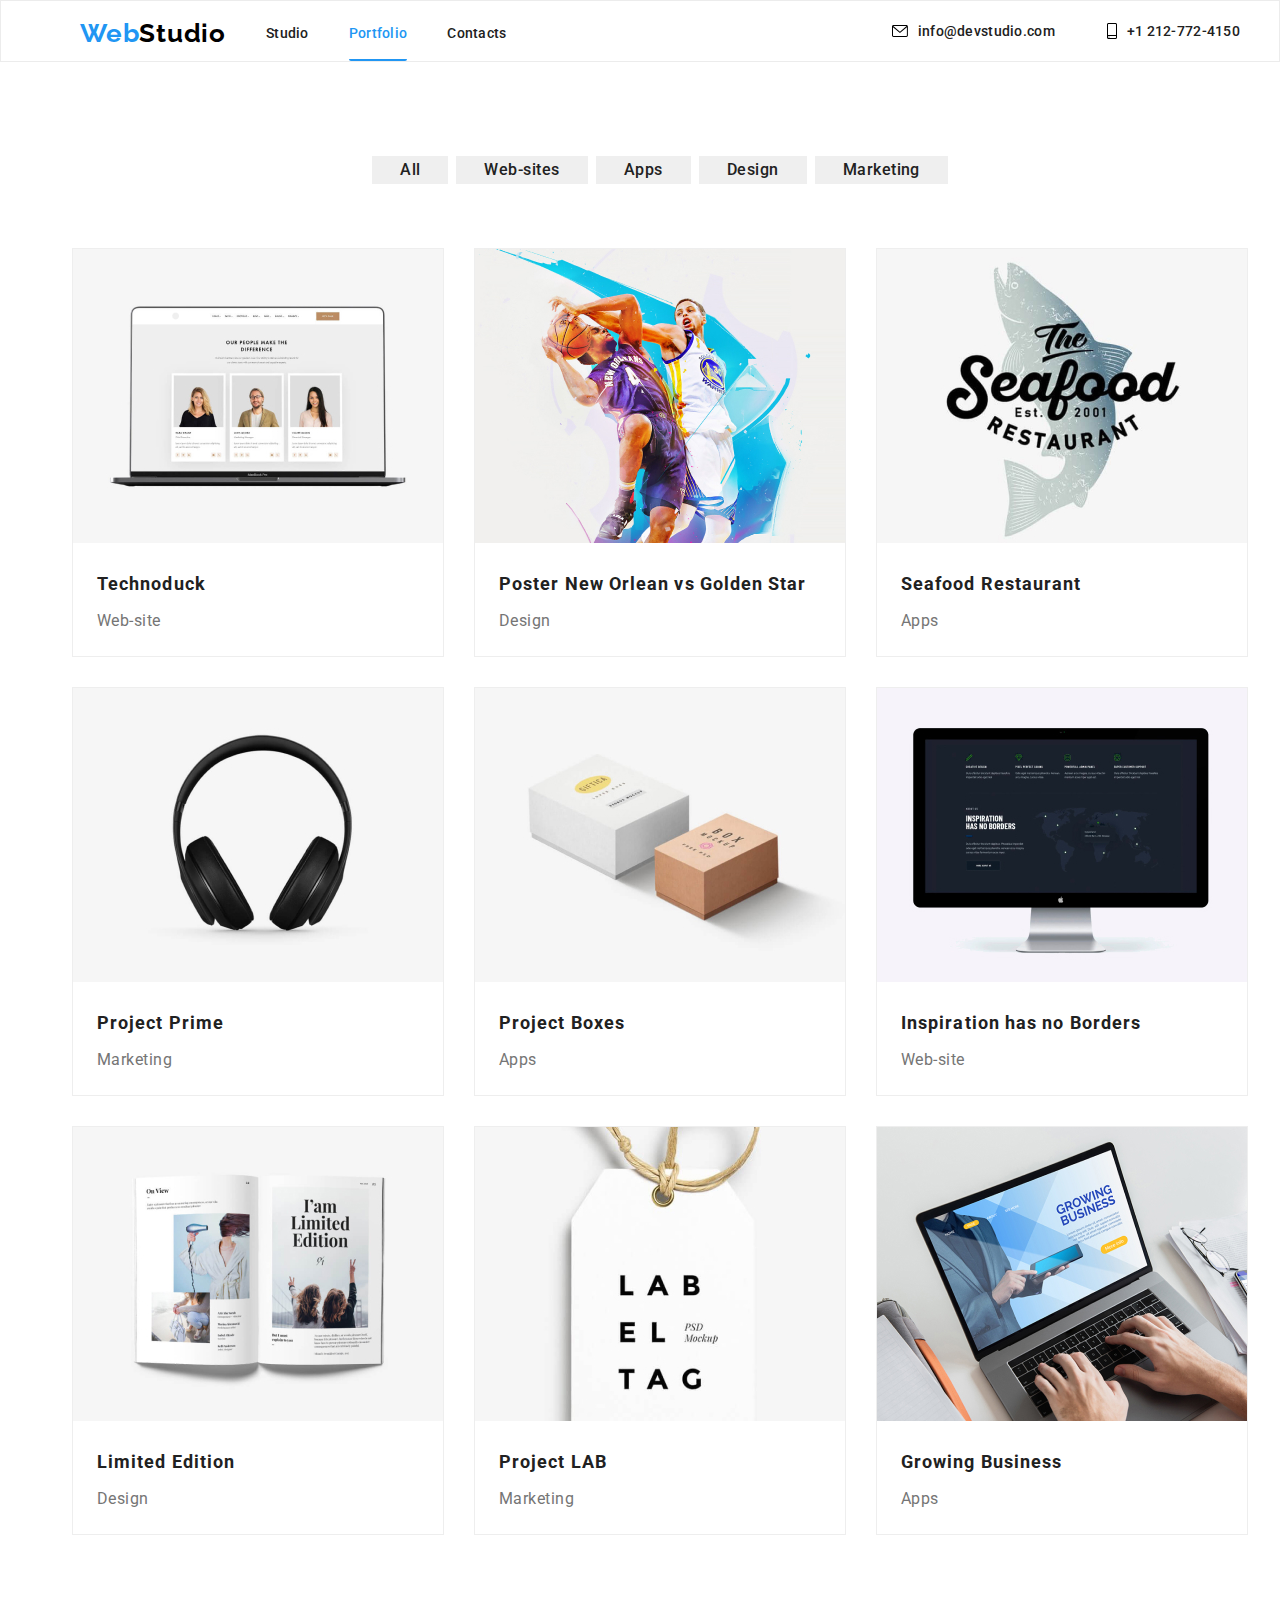
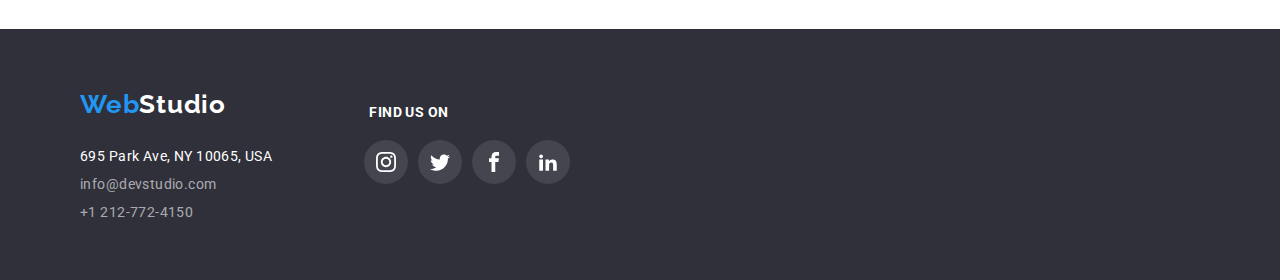
==== portfolio.html @ c8d7d839 "goit-markup-hw-07" ====
<!DOCTYPE html>
<html lang="en">
  <head>
    <meta charset="UTF-8" />
    <meta http-equiv="X-UA-Compatible" content="IE=edge" />
    <meta name="viewport" content="width=device-width, initial-scale=1.0" />
    <title>Portfolio</title>
    <link
      rel="stylesheet"
      href="https://cdnjs.cloudflare.com/ajax/libs/modern-normalize/1.0.0/modern-normalize.min.css"
    />
    <link rel="stylesheet" href="./css/styles.css" />
    <link rel="preconnect" href="https://fonts.googleapis.com" />
    <link rel="preconnect" href="https://fonts.gstatic.com" crossorigin />
    <link
      href="https://fonts.googleapis.com/css2?family=Raleway:wght@700&family=Roboto:wght@400;500;700;900&display=swap"
      rel="stylesheet"
    />
    <link rel="studio" href="./index.html" />
    <link rel="WebStudio" href="./index.html" />
  </head>
  <body>
    <!-- Header -->
    <header class="page-header">
      <div class="container-header">
        <nav class="nav-list">
          <ul class="unstyled headerList">
            <li class="nav-list-item">
              <a class="logo" href="./index.html">Web</a>
            </li>
            <li class="nav-list-item">
              <a class="link linkStudio" href="./index.html">Studio</a>
            </li>
            <li class="nav-list-item">
              <a class="current-page" href="./portfolio.html">Portfolio</a>
            </li>
            <li class="nav-list-item">
              <a class="link linkContacts" href="#">Contacts</a>
            </li>
          </ul>
        </nav>
        <div class="container-right-list-header">
          <ul class="right-nav-list unstyled">
            <li class="list-info">
              <a class="link linkInfo" href="mailto:info@devstudio.com">
                <svg width="16" height="12">
                  <use href="./global-svg.svg#icon-mail"></use>
                </svg>
                info@devstudio.com</a
              >
            </li>

            <li>
              <a class="link linkTel" href="tel:+12127724150">
                <svg width="10" height="16">
                  <use href="./global-svg.svg#icon-phone"></use>
                </svg>
                +1 212-772-4150</a
              >
            </li>
          </ul>
        </div>
      </div>
    </header>
    <main>
      <!--First Section-->
      <section class="bottonSection">
        <div class="container-botton-section">
          <ul class="list-botton unstyled">
            <li>
              <button class="mark-botton">
                <a class="link-porto" href="#">All</a>
              </button>
            </li>
            <li>
              <button class="mark-botton">
                <a class="link-porto" href="#">Web-sites</a>
              </button>
            </li>
            <li>
              <button class="mark-botton">
                <a class="link-porto" href="#">Apps</a>
              </button>
            </li>
            <li>
              <button class="mark-botton">
                <a class="link-porto" href="#">Design</a>
              </button>
            </li>
            <li>
              <button class="mark-botton">
                <a class="link-porto" href="#">Marketing</a>
              </button>
            </li>
          </ul>
        </div>
      </section>
      <!--Second Section-->
      <section class="card-list">
        <div class="container-card-list"></div>

        <ul class="unstyled cards">
          <li class="item-cards">
            <a href="">
              <img
                src="./images/Technoduck.jpg"
                alt="Technoduck"
                width="370"
                height="294"
              />
              <h3 class="titles">Technoduck</h3>
              <p class="specialtys">Web-site</p></a
            >
            <div class="overlay-porto">
              <p class="overlay-text">
                Technoduck is a state-of-the-art coronavirus distribution
                platform. Companies use this platform for digital espionage and
                attacks on competitors' secure servers.
              </p>
            </div>
          </li>

          <li class="item-cards">
            <a href="">
              <img
                src="./images/Poster New Orlean vs Golden Star.jpg"
                alt="Poster New Orlean vs Golden Star"
                width="370"
                height="294"
              />
              <h3 class="titles">Poster New Orlean vs Golden Star</h3>
              <p class="specialtys">Design</p></a
            >
            <div class="overlay-porto">
              <p class="overlay-text">
                Poster New Orlean vs Golden Star is a state-of-the-art
                coronavirus distribution platform. Companies use this platform
                for digital espionage and attacks on competitors' secure
                servers.
              </p>
            </div>
          </li>
          <li class="item-cards">
            <a href="">
              <img
                src="./images/Seafood Restaurant.jpg"
                alt="Seafood Restaurant"
                width="370"
                height="294"
              />
              <h3 class="titles">Seafood Restaurant</h3>
              <p class="specialtys">Apps</p></a
            >
            <div class="overlay-porto">
              <p class="overlay-text">
                Seafood Restaurant is a state-of-the-art coronavirus
                distribution platform. Companies use this platform for digital
                espionage and attacks on competitors' secure servers.
              </p>
            </div>
          </li>
        </ul>
        <ul class="unstyled cards">
          <li class="item-cards">
            <a href="">
              <img
                src="./images/Project Prime.jpg"
                alt="Project Prime"
                width="370"
                height="294"
              />
              <h3 class="titles">Project Prime</h3>
              <p class="specialtys">Marketing</p></a
            >
            <div class="overlay-porto">
              <p class="overlay-text">
                Project Prime is a state-of-the-art coronavirus distribution
                platform. Companies use this platform for digital espionage and
                attacks on competitors' secure servers.
              </p>
            </div>
          </li>
          <li class="item-cards">
            <a href="">
              <img
                src="./images/Project Boxes.jpg"
                alt="Project Boxes"
                width="370"
                height="294"
              />
              <h3 class="titles">Project Boxes</h3>
              <p class="specialtys">Apps</p></a
            >
            <div class="overlay-porto">
              <p class="overlay-text">
                Project Boxes is a state-of-the-art coronavirus distribution
                platform. Companies use this platform for digital espionage and
                attacks on competitors' secure servers.
              </p>
            </div>
          </li>
          <li class="item-cards">
            <a href="">
              <img
                src="./images/Inspiration has no Borders.jpg"
                alt="Inspiration has no Borders"
                width="370"
                height="294"
              />
              <h3 class="titles">Inspiration has no Borders</h3>
              <p class="specialtys">Web-site</p></a
            >
            <div class="overlay-porto">
              <p class="overlay-text">
                Inspiration has no Borders is a state-of-the-art coronavirus
                distribution platform. Companies use this platform for digital
                espionage and attacks on competitors' secure servers.
              </p>
            </div>
          </li>
        </ul>
        <ul class="unstyled cards">
          <li class="item-cards">
            <a href="">
              <img
                src="./images/Limited Edition.jpg"
                alt="Limited Edition"
                width="370"
                height="294"
              />
              <h3 class="titles">Limited Edition</h3>
              <p class="specialtys">Design</p></a
            >
            <div class="overlay-porto">
              <p class="overlay-text">
                Limited Edition is a state-of-the-art coronavirus distribution
                platform. Companies use this platform for digital espionage and
                attacks on competitors' secure servers.
              </p>
            </div>
          </li>
          <li class="item-cards">
            <a href="">
              <img
                src="./images/Project LAB.jpg"
                alt="Project LAB"
                width="370"
                height="294"
              />
              <h3 class="titles">Project LAB</h3>
              <p class="specialtys">Marketing</p></a
            >
            <div class="overlay-porto">
              <p class="overlay-text">
                Project LAB is a state-of-the-art coronavirus distribution
                platform. Companies use this platform for digital espionage and
                attacks on competitors' secure servers.
              </p>
            </div>
          </li>
          <li class="item-cards">
            <a href="">
              <img
                src="./images/Growing Business.jpg"
                alt="Growing Business"
                width="370"
                height="294"
              />
              <h3 class="titles">Growing Business</h3>
              <p class="specialtys">Apps</p></a
            >
            <div class="overlay-porto">
              <p class="overlay-text">
                Growing Business is a state-of-the-art coronavirus distribution
                platform. Companies use this platform for digital espionage and
                attacks on competitors' secure servers.
              </p>
            </div>
          </li>
        </ul>
      </section>
    </main>
    <!--Footer-->
    <footer class="page-footer">
      <div class="container-footer">
        <address>
          <ul class="unstyled footerList">
            <li><a class="logo-footer" href="./index.html">Web</a></li>
            <li class="item-pozi">
              <a class="link pozi-adress" href="#"
                >695 Park Ave, NY 10065, USA</a
              >
            </li>
            <li class="item-contact">
              <a class="link contact-adress" href="mailto:info@devstudio.com"
                >info@devstudio.com</a
              >
            </li>
            <li>
              <a class="link contact-adress" href="tel:+12127724150"
                >+1 212-772-4150</a
              >
            </li>
          </ul>
        </address>
        <div class="social-media-footer">
          <h3 id="title-media-footer">Find us on</h3>
          <ul class="unstyled social-media-list-footer">
            <li class="icon-list-footer">
              <a href="">
                <svg width="20" height="20">
                  <use href="./global-svg.svg#icon-instagram"></use>
                </svg>
              </a>
            </li>
            <li class="icon-list-footer">
              <a href="">
                <svg width="20" height="20">
                  <use href="./global-svg.svg#icon-twitter"></use>
                </svg>
              </a>
            </li>
            <li class="icon-list-footer">
              <a href="">
                <svg width="20" height="20">
                  <use href="./global-svg.svg#icon-facebook"></use>
                </svg>
              </a>
            </li>
            <li class="icon-list-footer">
              <a href="">
                <svg width="20" height="20">
                  <use href="./global-svg.svg#icon-linkedin2"></use>
                </svg>
              </a>
            </li>
          </ul>
        </div>
      </div>
    </footer>
  </body>
</html>
---- css/styles.css ----
* {
  margin-block-start: 0px;
  margin-block-end: 0px;
  margin-inline-start: 0px;
  margin-inline-end: 0px;
}
body {
  font-family: "Roboto";
  font-style: normal;
  font-weight: 400;
  letter-spacing: 0.03em;
  font-size: 14px;
}
.modal {
  display: flex;
  justify-content: center;
  align-items: center;
  position: fixed;
  width: 100%;
  height: 100%;
  z-index: 99;
  background: rgba(0, 0, 0, 0.2);
  transition: opacity 1s linear;
}
.inner-div {
  display: flex;
  position: relative;
  width: 528px;
  height: 581px;
  background: #ffffff;
  box-shadow: 0px 1px 3px rgba(0, 0, 0, 0.12), 0px 1px 1px rgba(0, 0, 0, 0.14),
    0px 2px 1px rgba(0, 0, 0, 0.2);
  border-radius: 4px;
}
.modal-title {
  position: absolute;
  width: 448px;
  font-size: 20px;
  text-align: center;
  letter-spacing: 0.03em;
  margin: 60px 40px 12px 40px;
}
.is-hidden {
  visibility: hidden;
  opacity: 0;
}
.inner-div:nth-child(1) {
  justify-content: flex-end;
}

.button-data-modal {
  position: absolute;
  margin-right: 10px;
  margin-top: 10px;
  border-radius: 50%;
  width: 30px;
  height: 30px;
  background: #ffffff;
  border: 1px solid rgba(0, 0, 0, 0.1);
  cursor: pointer;
  padding: 5px 1px;
}
.button-data-modal {
  opacity: 1;
  transition: opacity, 250ms cubic-bezier(0.4, 0, 0.2, 1);
}
.contact-form {
  display: flex;
  flex: 1 0 70%;
  margin: 93px 40px 20px 40px;
  flex-direction: column;
}
.form-item {
  font-size: 12px;
  line-height: 14px;
  letter-spacing: 0.01em;
  color: #757575;
  display: flex;
  justify-content: center;
  flex-wrap: wrap;
  flex-direction: column;
  gap: 4px;
  padding-top: 10px;
  background: #ffffff;
}
.form-item > [name="feedback"] {
  height: 120px;
}
.form-item input,
textarea {
  width: 448px;
  height: 40px;
  border: 1px solid rgba(33, 33, 33, 0.2);
  border-radius: 4px;
  outline: none;
  cursor: pointer;
  padding: 12px 16px;
}
.form-item input {
  padding-left: 42px;
}

.form-item svg:not(:last-child) {
  display: flex;
  position: absolute;
  margin: 24px 15px 4px 14px;
}
.form-item.terms {
  flex-direction: row;
  gap: 10px;
  padding-top: 20px;
}
.replace-checkbox {
  display: flex;
  align-items: center;
  width: 16px;
  height: 16px;
  border: 2px solid black;
  border-radius: 2px;
}
.contact-form input[type="checkbox"]:checked + .replace-checkbox {
  background: #2196f3;
  border-color: #2196f3;
}
.contact-form input[type="checkbox"] {
  display: none;
}
.link-checkbox {
  color: #2196f3;
}
.button-checkbox {
  font-weight: 700;
  font-size: 16px;
  line-height: 30px;
  letter-spacing: 0.06em;
  color: #ffffff;
  width: 200px;
  border: 0;
  background: #2196f3;
  box-shadow: 0px 4px 4px rgb(0 0 0 / 15%);
  border-radius: 4px;
  margin-top: 15px;
  align-content: center;
  padding: 10px 80px;
  margin-left: 122px;
  flex-wrap: wrap;
}

.form-item input:focus,
.form-item input:hover {
  border: 1px solid #2196f3;
  border-color: #2196f3;
  cursor: pointer;
  fill: #2196f3;
  padding-left: 36px;
  transition: color, fill, 250ms cubic-bezier(0.4, 0, 0.2, 1);
}
.form-item:focus {
  fill: #2196f3;
  transition: fill, 250ms cubic-bezier(0.4, 0, 0.2, 1);
}

/* Header */
.page-header {
  border: 1px solid #ececec;
}
.container-header {
  width: 1200px;
  height: 60px;
  display: flex;
  margin: 0 auto;
}
.nav-list {
  display: flex;
  flex-grow: 1;
  font-weight: 500;
  line-height: 16px;
  letter-spacing: 0.02em;
  color: #212121;
}
.container-right-list-header {
  display: flex;
  flex-direction: column;
  justify-content: center;
  column-gap: 10px;
}
.right-nav-list {
  font-weight: 500;
  line-height: 16px;
  letter-spacing: 0.02em;
  color: #212121;
}
.right-nav-list {
  display: flex;
  padding-top: 32px;
  padding-bottom: 32px;
  align-items: center;
  justify-content: center;
  column-gap: 12px;
}
.list-info {
  padding-right: 40px;
}
.right-nav-list a {
  display: flex;
  gap: 10px;
  align-items: center;
  justify-content: center;
}
.headerList {
  position: relative;
  display: flex;
  gap: 40px;
  align-items: center;
  justify-content: center;
  padding-top: 32px;
  padding-bottom: 32px;
}

.current-page {
  text-decoration: none;
  color: #2196f3;
  padding-bottom: 18px;
  border-bottom: 2px solid #2196f3;
  border-radius: 2px;
}
.current-page:hover,
.current-page:focus {
  color: #2196f3;
  transition: color, fill, 250ms cubic-bezier(0.4, 0, 0.2, 1);
}

.unstyled {
  list-style: none;
}
.logo::after {
  content: "Studio";
  color: black;
}
.logo,
.logo-footer {
  font-family: "Raleway";
  font-style: normal;
  font-weight: 700;
  font-size: 26px;
  line-height: 31px;
  letter-spacing: 0.03em;
  color: #2196f3;
  text-decoration: none;
}
.logo-footer::after {
  content: "Studio";
  color: #ffffff;
}
.link {
  text-decoration: none;
  color: #212121;
}

.link:hover,
.link:focus {
  color: #2196f3;
  fill: #2196f3;

  transition: color, fill, 250ms cubic-bezier(0.4, 0, 0.2, 1);
}

/* First Section*/
.container-first-section {
  display: flex;
  width: 1200px;
  flex-direction: column;
  align-items: center;
  justify-content: center;
  gap: 30px;
}
.first-section {
  display: flex;
  justify-content: center;
  background-image: linear-gradient(
      to bottom,
      rgba(47, 48, 58, 0.4),
      rgba(47, 48, 58, 0.4)
    ),
    url(../images/efective\ solution.jpg);
  width: auto;
  height: 600px;
  background-repeat: no-repeat;
  background-size: cover;
}
.title-motto {
  width: 763px;
  font-weight: 900;
  font-size: 44px;
  line-height: 60px;
  letter-spacing: 0.06em;
  text-align: center;
  color: #ffffff;
}
button[type="button"] {
  background-color: #2196f3;
  border: 0;
  box-shadow: 0px 4px 4px rgba(0, 0, 0, 0.15);
  border-radius: 4px;
  width: 200px;
  height: 50px;
  cursor: pointer;
}
.botton-request {
  font-family: "Roboto";
  font-style: normal;
  font-weight: 700;
  font-size: 16px;
  line-height: 30px;
  letter-spacing: 0.06em;
  color: #ffffff;
}
/* Second Section */
.second-section {
  display: flex;
  letter-spacing: 0.03em;
  margin-top: 94px;
  flex-direction: column;
  align-items: center;
}
.second-section-icon {
  margin-bottom: 30px;
}
.second-list-icon {
  display: flex;
  align-items: center;
  justify-content: center;
  width: 270px;
  height: 120px;
  background: #f5f4fa;
  border-radius: 4px;
}
.second-section-icon > ul {
  display: flex;
  gap: 30px;
}
.container-second-section > ul {
  display: flex;
  gap: 30px;
}
.title-list {
  width: 270px;
  height: 16px;
  font-weight: 700;
  line-height: 16px;
  text-transform: uppercase;
  color: #212121;
}
.sub-list {
  width: 270px;
  height: 75px;
  line-height: 24px;
  color: #757575;
}
/* Third Section*/
.third-section {
  display: flex;
  margin-top: 94px;
  justify-content: center;
}
.title {
  font-size: 36px;
  line-height: 42px;
  letter-spacing: 0.03em;
  text-align: center;
  margin-bottom: 50px;
}
.container-third-section {
  display: flex;
  width: 1200px;
  flex-wrap: wrap;
  justify-content: center;
}
.container-third-section ul {
  display: flex;
  gap: 30px;
}
.third-sectiom-img-title {
  display: flex;
  position: absolute;
  width: 370px;
  height: 70px;
  background-color: rgba(47, 48, 58, 0.8);
  justify-content: center;
  align-items: center;
  transform: translateY(-72px);
}
.third-section-title {
  font-weight: 700;
  font-size: 14px;
  line-height: 16px;
  text-align: center;
  letter-spacing: 0.03em;
  text-transform: uppercase;
  color: #ffffff;
}

/* Fourth Section*/
.fourth-section {
  display: flex;
  align-items: center;
  height: 648px;
  margin-top: 94px;
  background: #f5f4fa;
  justify-content: center;
  padding-bottom: 94px;
}
.container-fourth-section > ul {
  display: flex;
  gap: 30px;
}
.nameteam,
.specialty {
  font-size: 16px;
  line-height: 19px;
  letter-spacing: 0.03em;
  text-align: center;
}
.nameteam {
  margin-top: 30px;
  margin-bottom: 10px;
  color: #212121;
}
.specialty {
  margin-bottom: 30px;
  color: #757575;
}
.card-team {
  background: #ffffff;
  box-shadow: 0px 1px 3px rgba(0, 0, 0, 0.12), 0px 1px 1px rgba(0, 0, 0, 0.14),
    0px 2px 1px rgba(0, 0, 0, 0.2);
  border-radius: 0px 0px 4px 4px;
}
.social-media-icon {
  display: flex;
  padding-bottom: 30px;
  margin: 0 auto;
}
.social-list a {
  fill: #afb1b8;
}
.social-media-icon > ul {
  display: flex;
  gap: 10px;
  align-items: center;
  align-content: center;
}
.social-list {
  display: flex;
  justify-content: center;
  align-items: center;
  width: 44px;
  height: 44px;
  border-radius: 50%;
  background-color: #ffffff;
}

.social-list:hover,
.social-list:focus {
  background-color: #2196f3;
  transition: "background-color" 250ms cubic-bezier(0.4, 0, 0.2, 1);
}
.social-list a:hover,
.social-list a:focus {
  fill: #ffffff;
  transition: fill 250ms cubic-bezier(0.4, 0, 0.2, 1);
}
/* Fifth Section */
.fifth-section {
  display: flex;
  justify-content: center;
  margin-top: 94px;
  margin-bottom: 94px;
}
.container-fifth-section {
  display: flex;
  flex-direction: column;
}
.container-fifth-section ul {
  display: flex;
  gap: 30px;
}
.customer-list a {
  display: flex;
  justify-content: center;
  align-items: center;
  width: 170px;
  height: 92px;
  border: 1px solid #afb1b8;
  border-radius: 4px;
  fill: #afb1b8;
}

.customer-list a:hover,
.customer-list a:focus {
  fill: #2196f3;
  border-color: #2196f3;
  transition: fill, border, 250ms cubic-bezier(0.4, 0, 0.2, 1);
}
/*Footer */
.page-footer {
  height: 251px;
  font-size: 14px;
  line-height: 16px;
  letter-spacing: 0.03em;
  text-decoration: none;
  background: #2f303a;
  height: 251px;
  padding-top: 60px;
}
.container-footer {
  width: 1200px;
  display: flex;
  margin: 0 auto;
}
.footerList {
  font-family: "Roboto";
  font-style: normal;
  font-weight: 400;
  font-size: 14px;
  line-height: 16px;
  letter-spacing: 0.03em;
}
.item-pozi {
  margin-top: 28px;
  margin-bottom: 12px;
}
.item-contact {
  margin-bottom: 12px;
}
.pozi-adress {
  color: #ffffff;
}
.contact-adress {
  color: rgba(255, 255, 255, 0.6);
}
.pozi-adress:hover,
.pozi-adress:focus,
.contact-adress-info:hover,
.contact-adress-info:focus {
  color: #2196f3;
  transition: color 250ms cubic-bezier(0.4, 0, 0.2, 1);
}
.container-form {
  padding-top: 15px;
  display: flex;
  width: 570px;
  height: 86px;
  flex-wrap: wrap;
  justify-content: center;
  align-items: baseline;
}
.title-form {
  display: flex;
  flex: 1 0 100%;
  margin-left: 212px;
  font-family: "Roboto";
  font-style: normal;
  font-weight: 700;
  font-size: 14px;
  line-height: 16px;
  letter-spacing: 0.03em;
  text-transform: uppercase;
  color: #ffffff;
  margin-bottom: 20px;
}
.inner-form {
  display: flex;
  width: 358px;
  height: 50px;
  gap: 12px;
}
.inner-form input {
  display: flex;
  flex: 1 0 70%;
  outline: none;
  width: 358px;
  height: 50px;
  border: 1px solid rgba(255, 255, 255, 0.3);
  filter: drop-shadow(0px 4px 4px rgba(0, 0, 0, 0.15));
  border-radius: 4px;
  background: transparent;
}
.inner-form input::placeholder,
.inner-form input[type="email"] {
  color: rgba(255, 255, 255, 0.6);
  padding-left: 5px;

  opacity: 1;
}
.inner-form input:focus,
.inner-form button:hover {
  cursor: pointer;
}
.button-form {
  font-weight: 700;
  font-size: 16px;
  line-height: 30px;
  align-items: center;
  letter-spacing: 0.06em;
  color: #ffffff;
  display: flex;
  flex: 1 0 40%;
  background: #2196f3;
  box-shadow: 0px 4px 4px rgb(0 0 0 / 15%);
  border-radius: 4px;
  justify-content: center;
  border: 0;
  padding: 10px 28px 10px 43px;
  gap: 25px;
}

/* PortfolioCss*/

/*BottonSection*/
.bottonSection {
  display: flex;
  justify-content: center;
  margin-top: 94px;
}
.container-botton-section {
  width: 1200px;
  display: flex;
  justify-content: center;
}
.list-botton {
  font-family: "Roboto";
  font-style: normal;
  font-weight: 500;
  font-size: 16px;
  line-height: 26px;
  text-align: center;
  letter-spacing: 0.03em;
  color: #ffffff;
  display: flex;
  justify-content: center;
  gap: 8px;
}
.mark-botton {
  font-style: normal;
  font-weight: 500;
  font-size: 16px;
  line-height: 26px;
  text-align: center;
  letter-spacing: 0.03em;
  color: #212121;
  border: 0;
}
.mark-botton:hover,
.mark-botton:focus {
  color: #ffffff;
  background-color: #2196f3;
  border-color: #2196f3;
  box-shadow: 0px 3px 1px rgba(0, 0, 0, 0.1), 0px 1px 2px rgba(0, 0, 0, 0.08),
    0px 2px 2px rgba(0, 0, 0, 0.12);
  border-radius: 4px;
  transition: color, border, 250ms cubic-bezier(0.4, 0, 0.2, 1);
}

.link-porto {
  padding: 6px 22px;
  color: #212121;
  text-decoration: none;
}
.link-porto:hover,
.link-porto:focus {
  color: #ffffff;
  transition: color 250ms cubic-bezier(0.4, 0, 0.2, 1);
}
/*Second Section - Card list */
.card-list {
  display: flex;
  flex-direction: column;
  align-items: center;
  gap: 30px;
  margin-top: 34px;
  margin-bottom: 94px;
}
.container-card-list {
  width: 1200px;
}
.titles {
  width: 322px;
  height: 36px;
  font-weight: 700;
  font-size: 18px;
  line-height: 36px;
  letter-spacing: 0.06em;
  color: #212121;
  margin: 20px 24px 4px 24px;
}
.specialtys {
  font-weight: 400;
  font-size: 16px;
  line-height: 30px;
  letter-spacing: 0.03em;
  color: #757575;
  margin: 4px 24px 20px 24px;
}
.cards {
  display: flex;
  gap: 30px;
  justify-content: flex-end;
}
.item-cards {
  position: relative;
  background: #ffffff;
  border: 1px solid #eeeeee;
}
.item-cards a {
  text-decoration: none;
}
.item-cards:hover,
.item-cards:focus {
  box-shadow: 0px 1px 1px rgba(0, 0, 0, 0.12), 0px 4px 4px rgba(0, 0, 0, 0.06),
    1px 4px 6px rgba(0, 0, 0, 0.16);
  transition: box, 250ms cubic-bezier(0.4, 0, 0.2, 1);
}
.overlay-porto {
  display: flex;
  position: absolute;
  width: 370px;
  height: 294px;
  background: rgba(33, 150, 243, 0.9);
  justify-content: center;
  align-items: center;
  visibility: hidden;
}
.item-cards:hover .overlay-porto,
.item-cards:focus .overlay-porto {
  position: absolute;
  visibility: visible;
  top: 100px;
  transform: translateY(-34%);
  transition: transform 255ms cubic-bezier(0.4, 0, 0.2, 1);
}
.overlay-text {
  width: 322px;
  height: 140px;
  left: 239px;
  top: 325px;
  font-family: "Roboto";
  font-style: normal;
  font-weight: 400;
  font-size: 18px;
  line-height: 28px;
  letter-spacing: 0.03em;
  color: #ffffff;
}

/*Footer porto*/
.footer-portfolio {
  margin-top: 94px;
}
.social-media-footer {
  display: flex;
  padding-top: 15px;
  padding-left: 52px;
  flex-direction: column;
}
.social-media-list-footer {
  display: flex;
  gap: 10px;
  fill: #ffffff;
}
.icon-list-footer a {
  display: flex;
  width: 44px;
  height: 44px;
  background: rgba(255, 255, 255, 0.1);
  border-radius: 50%;
  align-items: center;
  justify-content: center;
  fill: #ffffff;
}
#title-media-footer {
  font-family: "Roboto";
  font-style: normal;
  font-weight: 700;
  font-size: 14px;
  line-height: 16px;
  letter-spacing: 0.03em;
  text-transform: uppercase;
  color: #ffffff;
  margin-left: 45px;
  margin-bottom: 20px;
}
.icon-list-footer:hover,
.icon-list-footer:focus {
  background-color: #2196f3;
  border-radius: 50%;
  transition: color, border, 250ms cubic-bezier(0.4, 0, 0.2, 1);
}
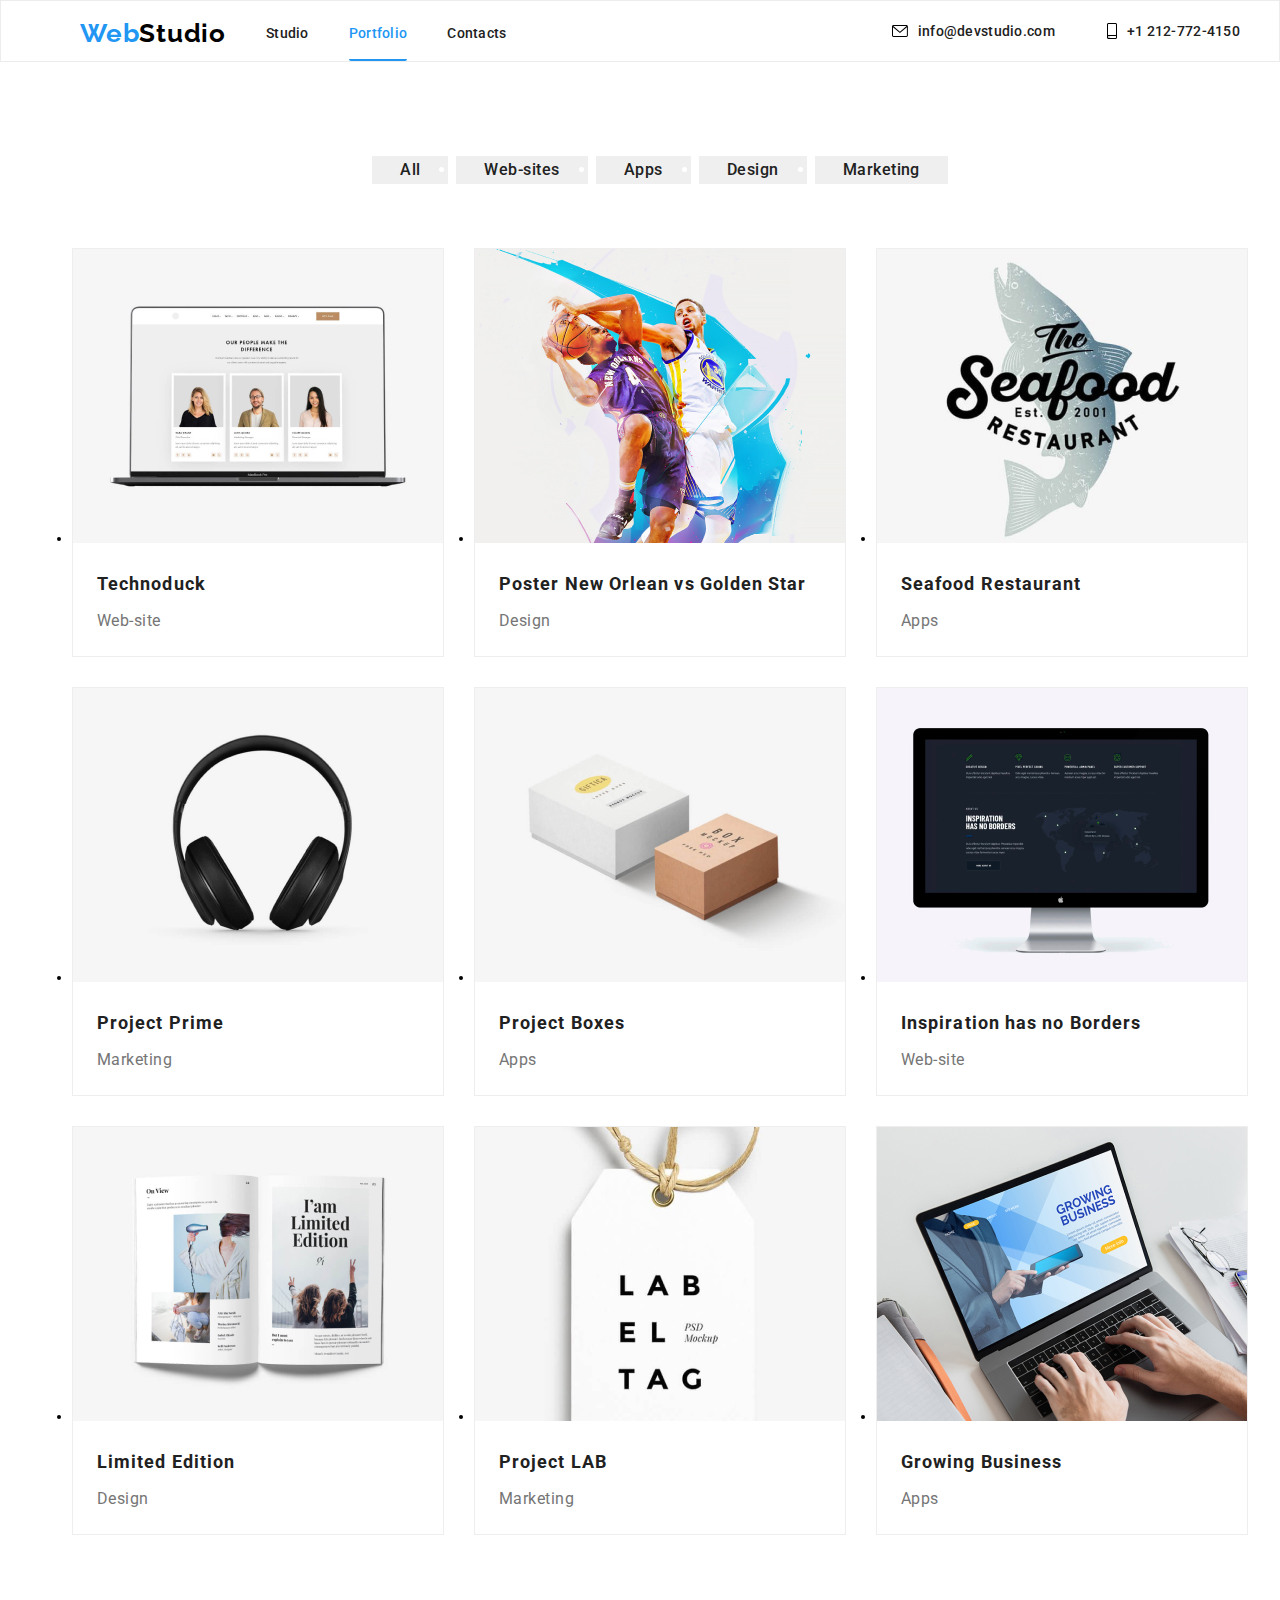
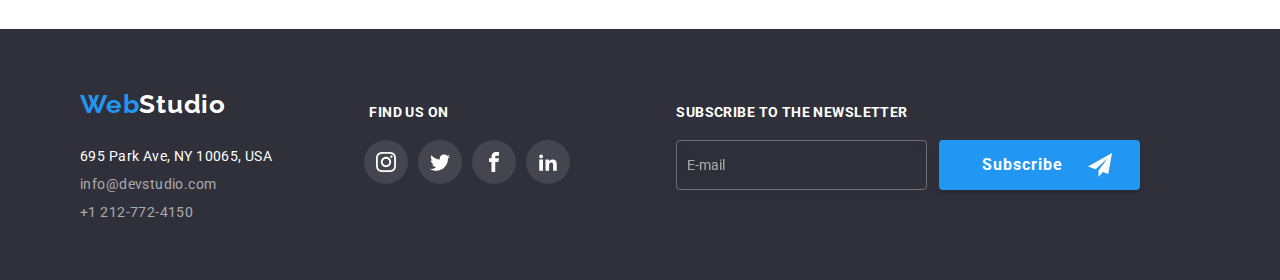
==== commit d11fdbd9: "goit-markup-hw-07" ====
--- a/portfolio.html
+++ b/portfolio.html
@@ -21,46 +21,48 @@
   </head>
   <body>
     <!-- Header -->
-    <header class="page-header">
-      <div class="container-header">
-        <nav class="nav-list">
-          <ul class="unstyled headerList">
-            <li class="nav-list-item">
-              <a class="logo" href="./index.html">Web</a>
-            </li>
-            <li class="nav-list-item">
-              <a class="link linkStudio" href="./index.html">Studio</a>
-            </li>
-            <li class="nav-list-item">
-              <a class="current-page" href="./portfolio.html">Portfolio</a>
-            </li>
-            <li class="nav-list-item">
-              <a class="link linkContacts" href="#">Contacts</a>
-            </li>
-          </ul>
-        </nav>
-        <div class="container-right-list-header">
-          <ul class="right-nav-list unstyled">
-            <li class="list-info">
-              <a class="link linkInfo" href="mailto:info@devstudio.com">
-                <svg width="16" height="12">
-                  <use href="./global-svg.svg#icon-mail"></use>
-                </svg>
-                info@devstudio.com</a
-              >
-            </li>
+    <header>
+      <section class="section__header">
+        <div class="container__header">
+          <nav class="nav-list">
+            <ul class="grid">
+              <li class="grid__item">
+                <a class="item__logo" href="./index.html">Web</a>
+              </li>
+              <li class="grid__item">
+                <a class="item__link" href="./index.html">Studio</a>
+              </li>
+              <li class="grid__item">
+                <a class="item__special" href="./portfolio.html">Portfolio</a>
+              </li>
+              <li class="grid__item">
+                <a class="item__link" href="#">Contacts</a>
+              </li>
+            </ul>
+          </nav>
+          <div class="container__right__header">
+            <ul class="grid__right">
+              <li class="grid__right__info">
+                <a class="item__link" href="mailto:info@devstudio.com">
+                  <svg width="16" height="12">
+                    <use href="./global-svg.svg#icon-mail"></use>
+                  </svg>
+                  info@devstudio.com</a
+                >
+              </li>
 
-            <li>
-              <a class="link linkTel" href="tel:+12127724150">
-                <svg width="10" height="16">
-                  <use href="./global-svg.svg#icon-phone"></use>
-                </svg>
-                +1 212-772-4150</a
-              >
-            </li>
-          </ul>
+              <li>
+                <a class="item__link" href="tel:+12127724150">
+                  <svg width="10" height="16">
+                    <use href="./global-svg.svg#icon-phone"></use>
+                  </svg>
+                  +1 212-772-4150</a
+                >
+              </li>
+            </ul>
+          </div>
         </div>
-      </div>
+      </section>
     </header>
     <main>
       <!--First Section-->
@@ -281,62 +283,77 @@
       </section>
     </main>
     <!--Footer-->
-    <footer class="page-footer">
-      <div class="container-footer">
-        <address>
-          <ul class="unstyled footerList">
-            <li><a class="logo-footer" href="./index.html">Web</a></li>
-            <li class="item-pozi">
-              <a class="link pozi-adress" href="#"
-                >695 Park Ave, NY 10065, USA</a
-              >
-            </li>
-            <li class="item-contact">
-              <a class="link contact-adress" href="mailto:info@devstudio.com"
-                >info@devstudio.com</a
-              >
-            </li>
-            <li>
-              <a class="link contact-adress" href="tel:+12127724150"
-                >+1 212-772-4150</a
-              >
-            </li>
-          </ul>
-        </address>
-        <div class="social-media-footer">
-          <h3 id="title-media-footer">Find us on</h3>
-          <ul class="unstyled social-media-list-footer">
-            <li class="icon-list-footer">
-              <a href="">
-                <svg width="20" height="20">
-                  <use href="./global-svg.svg#icon-instagram"></use>
+    <footer>
+      <section class="section__footer">
+        <div class="container__footer">
+          <address class="footer__item">
+            <ul class="footer__grid footerList">
+              <li class="footer__item">
+                <a class="footer__logo" href="./index.html">Web</a>
+              </li>
+              <li class="footer__pozition">
+                <a class="item__link" href="#">695 Park Ave, NY 10065, USA</a>
+              </li>
+              <li class="footer__contact">
+                <a class="item__link" href="mailto:info@devstudio.com"
+                  >info@devstudio.com</a
+                >
+              </li>
+              <li class="footer__contact">
+                <a class="item__link" href="tel:+12127724150"
+                  >+1 212-772-4150</a
+                >
+              </li>
+            </ul>
+          </address>
+          <div class="social__media__footer">
+            <h3 id="title_media_footer">Find us on</h3>
+            <ul class="social__media__footer__grid social-media-list-footer">
+              <li class="footer_item_icon icon-list-footer">
+                <a href="">
+                  <svg width="20" height="20">
+                    <use href="./global-svg.svg#icon-instagram"></use>
+                  </svg>
+                </a>
+              </li>
+              <li class="footer_item_icon">
+                <a href="">
+                  <svg width="20" height="20">
+                    <use href="./global-svg.svg#icon-twitter"></use>
+                  </svg>
+                </a>
+              </li>
+              <li class="footer_item_icon">
+                <a href="">
+                  <svg width="20" height="20">
+                    <use href="./global-svg.svg#icon-facebook"></use>
+                  </svg>
+                </a>
+              </li>
+              <li class="footer_item_icon">
+                <a href="">
+                  <svg width="20" height="20">
+                    <use href="./global-svg.svg#icon-linkedin2"></use>
+                  </svg>
+                </a>
+              </li>
+            </ul>
+          </div>
+          <div class="container__form">
+            <h3 class="title__form">Subscribe to the newsletter</h3>
+            <form name="Subscribe to the newsletter" class="inner__form">
+              <input type="email" name="email" placeholder="E-mail" />
+              <button class="button__form" type="submit">
+                Subscribe
+                <svg width="24" height="24">
+                  <use href="./global-svg.svg#icon-send"></use>
                 </svg>
-              </a>
-            </li>
-            <li class="icon-list-footer">
-              <a href="">
-                <svg width="20" height="20">
-                  <use href="./global-svg.svg#icon-twitter"></use>
-                </svg>
-              </a>
-            </li>
-            <li class="icon-list-footer">
-              <a href="">
-                <svg width="20" height="20">
-                  <use href="./global-svg.svg#icon-facebook"></use>
-                </svg>
-              </a>
-            </li>
-            <li class="icon-list-footer">
-              <a href="">
-                <svg width="20" height="20">
-                  <use href="./global-svg.svg#icon-linkedin2"></use>
-                </svg>
-              </a>
-            </li>
-          </ul>
+              </button>
+            </form>
+          </div>
         </div>
-      </div>
+      </section>
     </footer>
+    <script src="./js/modal.js"></script>
   </body>
 </html>
--- a/css/styles.css
+++ b/css/styles.css
@@ -4,6 +4,7 @@
   margin-inline-start: 0px;
   margin-inline-end: 0px;
 }
+
 body {
   font-family: "Roboto";
   font-style: normal;
@@ -161,10 +162,10 @@
 }
 
 /* Header */
-.page-header {
+.section__header {
   border: 1px solid #ececec;
 }
-.container-header {
+.container__header {
   width: 1200px;
   height: 60px;
   display: flex;
@@ -178,67 +179,64 @@
   letter-spacing: 0.02em;
   color: #212121;
 }
-.container-right-list-header {
-  display: flex;
-  flex-direction: column;
-  justify-content: center;
-  column-gap: 10px;
-}
-.right-nav-list {
-  font-weight: 500;
-  line-height: 16px;
-  letter-spacing: 0.02em;
-  color: #212121;
-}
-.right-nav-list {
-  display: flex;
+.grid {
+  position: relative;
+  display: flex;
+  gap: 40px;
+  align-items: center;
+  justify-content: center;
   padding-top: 32px;
   padding-bottom: 32px;
-  align-items: center;
-  justify-content: center;
-  column-gap: 12px;
-}
-.list-info {
-  padding-right: 40px;
-}
-.right-nav-list a {
-  display: flex;
-  gap: 10px;
-  align-items: center;
-  justify-content: center;
-}
-.headerList {
-  position: relative;
-  display: flex;
-  gap: 40px;
-  align-items: center;
-  justify-content: center;
-  padding-top: 32px;
-  padding-bottom: 32px;
-}
-
-.current-page {
+  list-style: none;
+}
+.item__special {
   text-decoration: none;
   color: #2196f3;
   padding-bottom: 18px;
   border-bottom: 2px solid #2196f3;
   border-radius: 2px;
 }
-.current-page:hover,
-.current-page:focus {
+.item__special:hover,
+.item__special:focus {
   color: #2196f3;
   transition: color, fill, 250ms cubic-bezier(0.4, 0, 0.2, 1);
 }
-
-.unstyled {
+.container__right__header {
+  display: flex;
+  flex-direction: column;
+  justify-content: center;
+  column-gap: 10px;
+}
+.grid__right {
+  font-weight: 500;
+  line-height: 16px;
+  letter-spacing: 0.02em;
+  color: #212121;
   list-style: none;
 }
-.logo::after {
+.grid__right {
+  display: flex;
+  padding-top: 32px;
+  padding-bottom: 32px;
+  align-items: center;
+  justify-content: center;
+  column-gap: 12px;
+}
+.grid__right__info {
+  padding-right: 40px;
+}
+.grid__right a {
+  display: flex;
+  gap: 10px;
+  align-items: center;
+  justify-content: center;
+}
+.item__logo::after {
   content: "Studio";
   color: black;
 }
-.logo,
-.logo-footer {
+.item__logo,
+.footer__logo {
   font-family: "Raleway";
   font-style: normal;
   font-weight: 700;
@@ -248,33 +246,24 @@
   color: #2196f3;
   text-decoration: none;
 }
-.logo-footer::after {
+.footer__logo::after {
   content: "Studio";
   color: #ffffff;
 }
-.link {
+.item__link {
   text-decoration: none;
   color: #212121;
 }
 
-.link:hover,
-.link:focus {
+.item__link:hover,
+.item__link:focus {
   color: #2196f3;
   fill: #2196f3;
-
   transition: color, fill, 250ms cubic-bezier(0.4, 0, 0.2, 1);
 }
 
 /* First Section*/
-.container-first-section {
-  display: flex;
-  width: 1200px;
-  flex-direction: column;
-  align-items: center;
-  justify-content: center;
-  gap: 30px;
-}
-.first-section {
+.first__section {
   display: flex;
   justify-content: center;
   background-image: linear-gradient(
@@ -288,7 +277,15 @@
   background-repeat: no-repeat;
   background-size: cover;
 }
-.title-motto {
+.container__first {
+  display: flex;
+  width: 1200px;
+  flex-direction: column;
+  align-items: center;
+  justify-content: center;
+  gap: 30px;
+}
+.first__title {
   width: 763px;
   font-weight: 900;
   font-size: 44px;
@@ -306,7 +303,7 @@
   height: 50px;
   cursor: pointer;
 }
-.botton-request {
+.first__botton {
   font-family: "Roboto";
   font-style: normal;
   font-weight: 700;
@@ -316,17 +313,17 @@
   color: #ffffff;
 }
 /* Second Section */
-.second-section {
+.second__section {
   display: flex;
   letter-spacing: 0.03em;
   margin-top: 94px;
   flex-direction: column;
   align-items: center;
 }
-.second-section-icon {
+.second__container {
   margin-bottom: 30px;
 }
-.second-list-icon {
+.second__item {
   display: flex;
   align-items: center;
   justify-content: center;
@@ -335,15 +332,23 @@
   background: #f5f4fa;
   border-radius: 4px;
 }
-.second-section-icon > ul {
+.second__container > ul {
   display: flex;
   gap: 30px;
 }
-.container-second-section > ul {
+.container__second__section > ul {
   display: flex;
   gap: 30px;
 }
-.title-list {
+.grid__product,
+.second__grid,
+.third__grid,
+.fourth__grid,
+.fifth__grid,
+.footer__grid {
+  list-style: none;
+}
+.product__title {
   width: 270px;
   height: 16px;
   font-weight: 700;
@@ -351,36 +356,38 @@
   text-transform: uppercase;
   color: #212121;
 }
-.sub-list {
+.product__description {
   width: 270px;
   height: 75px;
   line-height: 24px;
   color: #757575;
 }
 /* Third Section*/
-.third-section {
+.third__section {
   display: flex;
   margin-top: 94px;
   justify-content: center;
 }
-.title {
+.third__title,
+.fourth__title,
+.fifth__title {
   font-size: 36px;
   line-height: 42px;
   letter-spacing: 0.03em;
   text-align: center;
   margin-bottom: 50px;
 }
-.container-third-section {
+.container__third__section {
   display: flex;
   width: 1200px;
   flex-wrap: wrap;
   justify-content: center;
 }
-.container-third-section ul {
+.container__third__section ul {
   display: flex;
   gap: 30px;
 }
-.third-sectiom-img-title {
+.third__product {
   display: flex;
   position: absolute;
   width: 370px;
@@ -390,7 +397,7 @@
   align-items: center;
   transform: translateY(-72px);
 }
-.third-section-title {
+.third__product__title {
   font-weight: 700;
   font-size: 14px;
   line-height: 16px;
@@ -401,7 +408,7 @@
 }
 
 /* Fourth Section*/
-.fourth-section {
+.fourth__section {
   display: flex;
   align-items: center;
   height: 648px;
@@ -410,47 +417,47 @@
   justify-content: center;
   padding-bottom: 94px;
 }
-.container-fourth-section > ul {
+.container__fourth__section > ul {
   display: flex;
   gap: 30px;
 }
-.nameteam,
-.specialty {
+.item__name,
+.item__specialty {
   font-size: 16px;
   line-height: 19px;
   letter-spacing: 0.03em;
   text-align: center;
 }
-.nameteam {
+.item__name {
   margin-top: 30px;
   margin-bottom: 10px;
   color: #212121;
 }
-.specialty {
+.item__specialty {
   margin-bottom: 30px;
   color: #757575;
 }
-.card-team {
+.fourth__item {
   background: #ffffff;
   box-shadow: 0px 1px 3px rgba(0, 0, 0, 0.12), 0px 1px 1px rgba(0, 0, 0, 0.14),
     0px 2px 1px rgba(0, 0, 0, 0.2);
   border-radius: 0px 0px 4px 4px;
 }
-.social-media-icon {
+.social__media__container {
   display: flex;
   padding-bottom: 30px;
   margin: 0 auto;
 }
-.social-list a {
+.social__item a {
   fill: #afb1b8;
 }
-.social-media-icon > ul {
+.social__media__container > ul {
   display: flex;
   gap: 10px;
   align-items: center;
   align-content: center;
 }
-.social-list {
+.social__item {
   display: flex;
   justify-content: center;
   align-items: center;
@@ -460,32 +467,32 @@
   background-color: #ffffff;
 }
 
-.social-list:hover,
-.social-list:focus {
+.social__item:hover,
+.social__item:focus {
   background-color: #2196f3;
   transition: "background-color" 250ms cubic-bezier(0.4, 0, 0.2, 1);
 }
-.social-list a:hover,
-.social-list a:focus {
+.social__item a:hover,
+.social__item a:focus {
   fill: #ffffff;
   transition: fill 250ms cubic-bezier(0.4, 0, 0.2, 1);
 }
 /* Fifth Section */
-.fifth-section {
+.fifth__section {
   display: flex;
   justify-content: center;
   margin-top: 94px;
   margin-bottom: 94px;
 }
-.container-fifth-section {
+.container__fifth__section {
   display: flex;
   flex-direction: column;
 }
-.container-fifth-section ul {
+.container__fifth__section ul {
   display: flex;
   gap: 30px;
 }
-.customer-list a {
+.customer__item a {
   display: flex;
   justify-content: center;
   align-items: center;
@@ -496,14 +503,14 @@
   fill: #afb1b8;
 }
 
-.customer-list a:hover,
-.customer-list a:focus {
+.customer__item a:hover,
+.customer__item a:focus {
   fill: #2196f3;
   border-color: #2196f3;
   transition: fill, border, 250ms cubic-bezier(0.4, 0, 0.2, 1);
 }
 /*Footer */
-.page-footer {
+.section__footer {
   height: 251px;
   font-size: 14px;
   line-height: 16px;
@@ -513,12 +520,12 @@
   height: 251px;
   padding-top: 60px;
 }
-.container-footer {
+.container__footer {
   width: 1200px;
   display: flex;
   margin: 0 auto;
 }
-.footerList {
+.footer__item {
   font-family: "Roboto";
   font-style: normal;
   font-weight: 400;
@@ -526,27 +533,21 @@
   line-height: 16px;
   letter-spacing: 0.03em;
 }
-.item-pozi {
+.footer__pozition {
   margin-top: 28px;
   margin-bottom: 12px;
 }
-.item-contact {
+.footer__contact {
   margin-bottom: 12px;
 }
-.pozi-adress {
-  color: #ffffff;
-}
-.contact-adress {
+.footer__pozition a {
+  color: #ffffff;
+}
+.footer__contact a {
   color: rgba(255, 255, 255, 0.6);
 }
-.pozi-adress:hover,
-.pozi-adress:focus,
-.contact-adress-info:hover,
-.contact-adress-info:focus {
-  color: #2196f3;
-  transition: color 250ms cubic-bezier(0.4, 0, 0.2, 1);
-}
-.container-form {
+
+.container__form {
   padding-top: 15px;
   display: flex;
   width: 570px;
@@ -555,7 +556,7 @@
   justify-content: center;
   align-items: baseline;
 }
-.title-form {
+.title__form {
   display: flex;
   flex: 1 0 100%;
   margin-left: 212px;
@@ -569,13 +570,13 @@
   color: #ffffff;
   margin-bottom: 20px;
 }
-.inner-form {
+.inner__form {
   display: flex;
   width: 358px;
   height: 50px;
   gap: 12px;
 }
-.inner-form input {
+.inner__form input {
   display: flex;
   flex: 1 0 70%;
   outline: none;
@@ -586,18 +587,18 @@
   border-radius: 4px;
   background: transparent;
 }
-.inner-form input::placeholder,
-.inner-form input[type="email"] {
+.inner__form input::placeholder,
+.inner__form input[type="email"] {
   color: rgba(255, 255, 255, 0.6);
   padding-left: 5px;
 
   opacity: 1;
 }
-.inner-form input:focus,
-.inner-form button:hover {
+.inner__form input:focus,
+.inner__form button:hover {
   cursor: pointer;
 }
-.button-form {
+.button__form {
   font-weight: 700;
   font-size: 16px;
   line-height: 30px;
@@ -757,18 +758,19 @@
 .footer-portfolio {
   margin-top: 94px;
 }
-.social-media-footer {
+.social__media__footer {
   display: flex;
   padding-top: 15px;
   padding-left: 52px;
   flex-direction: column;
 }
-.social-media-list-footer {
+.social__media__footer__grid {
   display: flex;
   gap: 10px;
   fill: #ffffff;
-}
-.icon-list-footer a {
+  list-style: none;
+}
+.footer_item_icon a {
   display: flex;
   width: 44px;
   height: 44px;
@@ -778,7 +780,7 @@
   justify-content: center;
   fill: #ffffff;
 }
-#title-media-footer {
+#title_media_footer {
   font-family: "Roboto";
   font-style: normal;
   font-weight: 700;
@@ -790,8 +792,8 @@
   margin-left: 45px;
   margin-bottom: 20px;
 }
-.icon-list-footer:hover,
-.icon-list-footer:focus {
+.footer_item_icon:hover,
+.footer_item_icon:focus {
   background-color: #2196f3;
   border-radius: 50%;
   transition: color, border, 250ms cubic-bezier(0.4, 0, 0.2, 1);
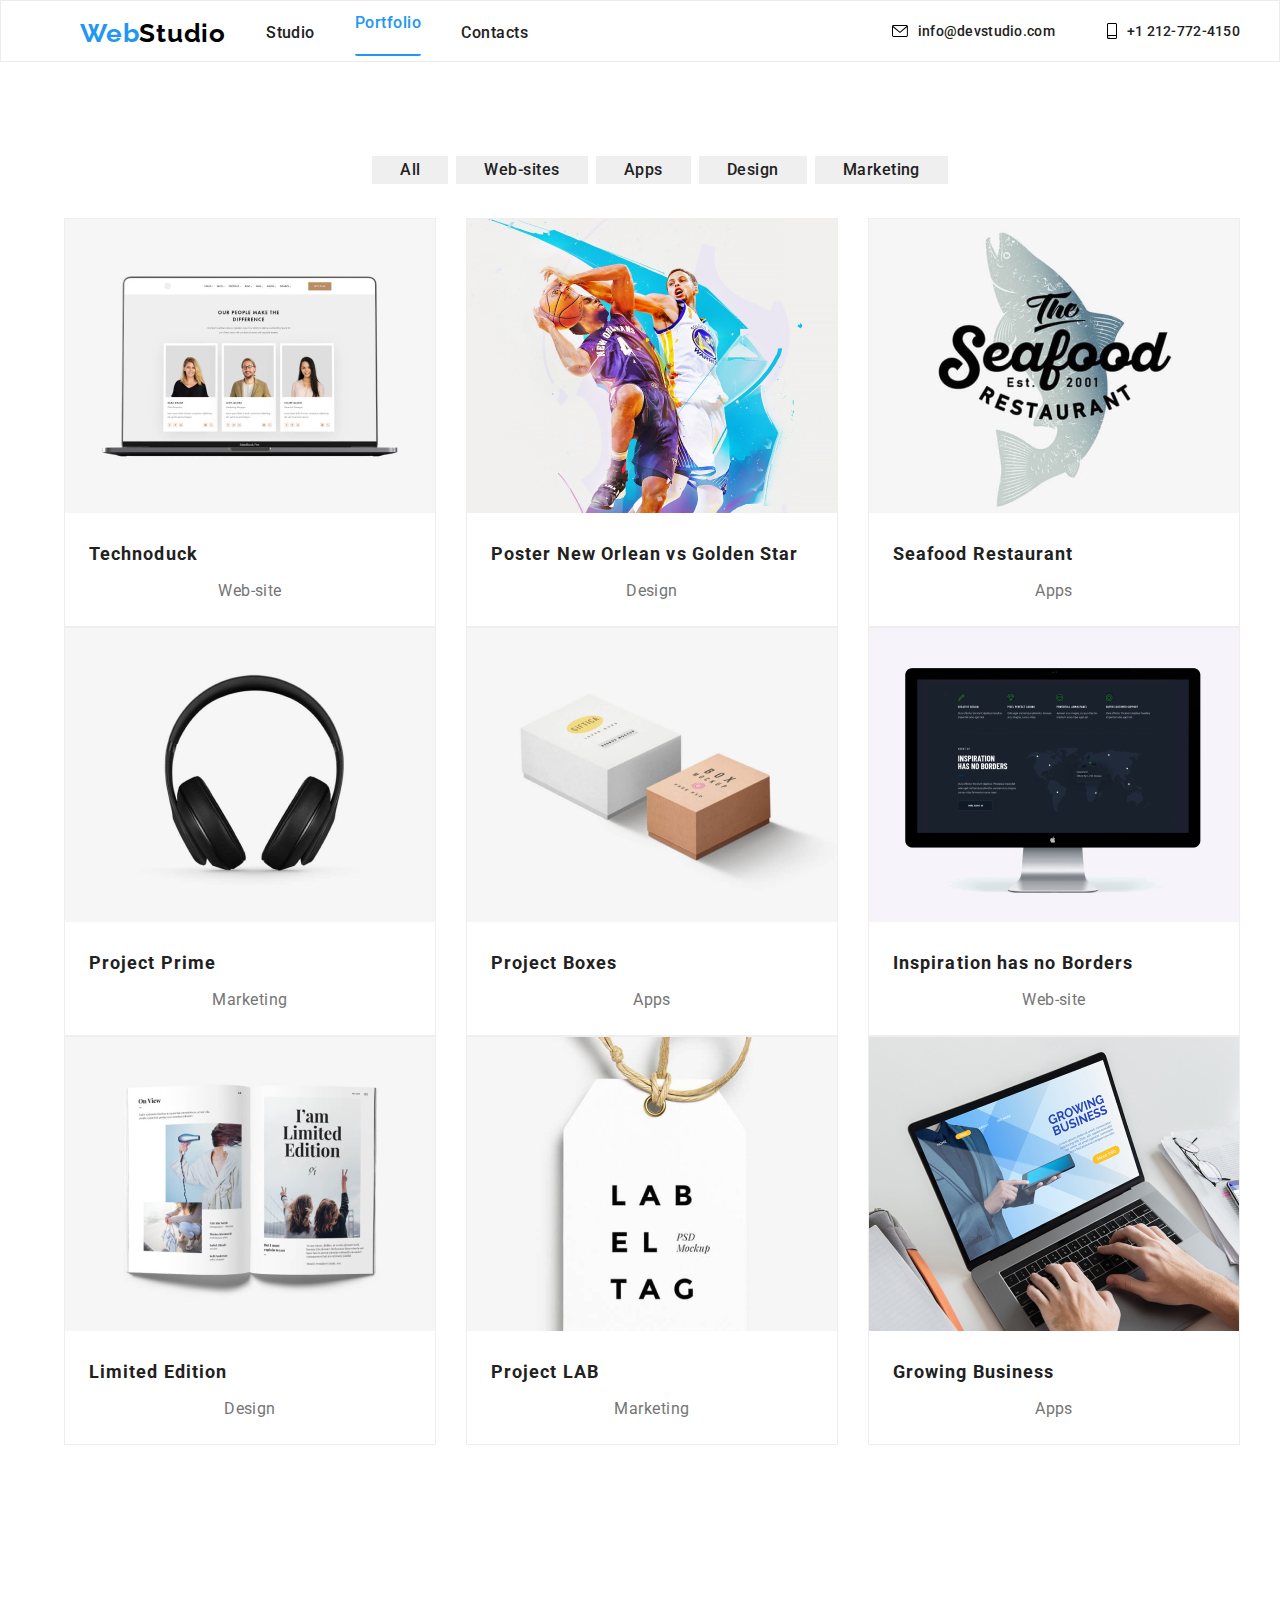
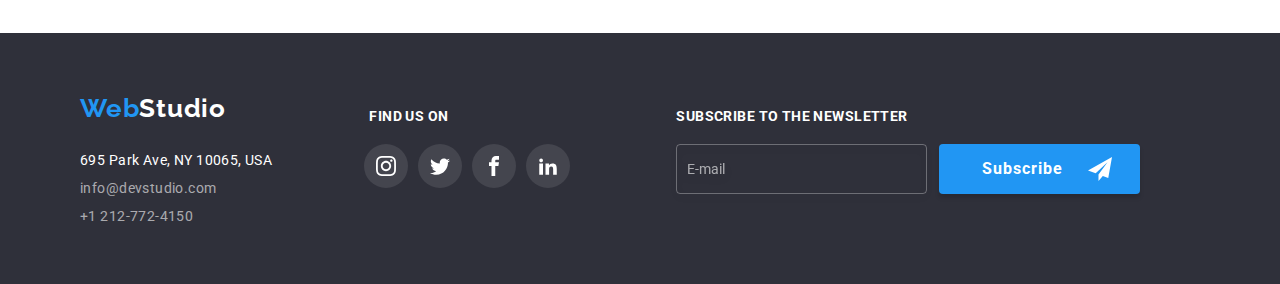
==== commit c7c174d0: "goit-markup-hw-07" ====
--- a/portfolio.html
+++ b/portfolio.html
@@ -66,224 +66,224 @@
     </header>
     <main>
       <!--First Section-->
-      <section class="bottonSection">
-        <div class="container-botton-section">
-          <ul class="list-botton unstyled">
-            <li>
-              <button class="mark-botton">
-                <a class="link-porto" href="#">All</a>
-              </button>
-            </li>
-            <li>
-              <button class="mark-botton">
-                <a class="link-porto" href="#">Web-sites</a>
-              </button>
-            </li>
-            <li>
-              <button class="mark-botton">
-                <a class="link-porto" href="#">Apps</a>
-              </button>
-            </li>
-            <li>
-              <button class="mark-botton">
-                <a class="link-porto" href="#">Design</a>
-              </button>
-            </li>
-            <li>
-              <button class="mark-botton">
-                <a class="link-porto" href="#">Marketing</a>
+      <section class="section__botton">
+        <div class="container__botton">
+          <ul class="grid__item">
+            <li>
+              <button class="grid__botton">
+                <a class="grid__link" href="#">All</a>
+              </button>
+            </li>
+            <li>
+              <button class="grid__botton">
+                <a class="grid__link" href="#">Web-sites</a>
+              </button>
+            </li>
+            <li>
+              <button class="grid__botton">
+                <a class="grid__link" href="#">Apps</a>
+              </button>
+            </li>
+            <li>
+              <button class="grid__botton">
+                <a class="grid__link" href="#">Design</a>
+              </button>
+            </li>
+            <li>
+              <button class="grid__botton">
+                <a class="grid__link" href="#">Marketing</a>
               </button>
             </li>
           </ul>
         </div>
       </section>
       <!--Second Section-->
-      <section class="card-list">
-        <div class="container-card-list"></div>
+      <section class="section__card">
+        <div class="container__card">
+          <ul class="grid__card">
+            <li class="item__cards">
+              <a href="">
+                <img
+                  src="./images/Technoduck.jpg"
+                  alt="Technoduck"
+                  width="370"
+                  height="294"
+                />
+                <h3 class="item__title">Technoduck</h3>
+                <p class="item__specialty">Web-site</p></a
+              >
+              <div class="overlay__item">
+                <p class="overlay__text">
+                  Technoduck is a state-of-the-art coronavirus distribution
+                  platform. Companies use this platform for digital espionage
+                  and attacks on competitors' secure servers.
+                </p>
+              </div>
+            </li>
 
-        <ul class="unstyled cards">
-          <li class="item-cards">
-            <a href="">
-              <img
-                src="./images/Technoduck.jpg"
-                alt="Technoduck"
-                width="370"
-                height="294"
-              />
-              <h3 class="titles">Technoduck</h3>
-              <p class="specialtys">Web-site</p></a
-            >
-            <div class="overlay-porto">
-              <p class="overlay-text">
-                Technoduck is a state-of-the-art coronavirus distribution
-                platform. Companies use this platform for digital espionage and
-                attacks on competitors' secure servers.
-              </p>
-            </div>
-          </li>
-
-          <li class="item-cards">
-            <a href="">
-              <img
-                src="./images/Poster New Orlean vs Golden Star.jpg"
-                alt="Poster New Orlean vs Golden Star"
-                width="370"
-                height="294"
-              />
-              <h3 class="titles">Poster New Orlean vs Golden Star</h3>
-              <p class="specialtys">Design</p></a
-            >
-            <div class="overlay-porto">
-              <p class="overlay-text">
-                Poster New Orlean vs Golden Star is a state-of-the-art
-                coronavirus distribution platform. Companies use this platform
-                for digital espionage and attacks on competitors' secure
-                servers.
-              </p>
-            </div>
-          </li>
-          <li class="item-cards">
-            <a href="">
-              <img
-                src="./images/Seafood Restaurant.jpg"
-                alt="Seafood Restaurant"
-                width="370"
-                height="294"
-              />
-              <h3 class="titles">Seafood Restaurant</h3>
-              <p class="specialtys">Apps</p></a
-            >
-            <div class="overlay-porto">
-              <p class="overlay-text">
-                Seafood Restaurant is a state-of-the-art coronavirus
-                distribution platform. Companies use this platform for digital
-                espionage and attacks on competitors' secure servers.
-              </p>
-            </div>
-          </li>
-        </ul>
-        <ul class="unstyled cards">
-          <li class="item-cards">
-            <a href="">
-              <img
-                src="./images/Project Prime.jpg"
-                alt="Project Prime"
-                width="370"
-                height="294"
-              />
-              <h3 class="titles">Project Prime</h3>
-              <p class="specialtys">Marketing</p></a
-            >
-            <div class="overlay-porto">
-              <p class="overlay-text">
-                Project Prime is a state-of-the-art coronavirus distribution
-                platform. Companies use this platform for digital espionage and
-                attacks on competitors' secure servers.
-              </p>
-            </div>
-          </li>
-          <li class="item-cards">
-            <a href="">
-              <img
-                src="./images/Project Boxes.jpg"
-                alt="Project Boxes"
-                width="370"
-                height="294"
-              />
-              <h3 class="titles">Project Boxes</h3>
-              <p class="specialtys">Apps</p></a
-            >
-            <div class="overlay-porto">
-              <p class="overlay-text">
-                Project Boxes is a state-of-the-art coronavirus distribution
-                platform. Companies use this platform for digital espionage and
-                attacks on competitors' secure servers.
-              </p>
-            </div>
-          </li>
-          <li class="item-cards">
-            <a href="">
-              <img
-                src="./images/Inspiration has no Borders.jpg"
-                alt="Inspiration has no Borders"
-                width="370"
-                height="294"
-              />
-              <h3 class="titles">Inspiration has no Borders</h3>
-              <p class="specialtys">Web-site</p></a
-            >
-            <div class="overlay-porto">
-              <p class="overlay-text">
-                Inspiration has no Borders is a state-of-the-art coronavirus
-                distribution platform. Companies use this platform for digital
-                espionage and attacks on competitors' secure servers.
-              </p>
-            </div>
-          </li>
-        </ul>
-        <ul class="unstyled cards">
-          <li class="item-cards">
-            <a href="">
-              <img
-                src="./images/Limited Edition.jpg"
-                alt="Limited Edition"
-                width="370"
-                height="294"
-              />
-              <h3 class="titles">Limited Edition</h3>
-              <p class="specialtys">Design</p></a
-            >
-            <div class="overlay-porto">
-              <p class="overlay-text">
-                Limited Edition is a state-of-the-art coronavirus distribution
-                platform. Companies use this platform for digital espionage and
-                attacks on competitors' secure servers.
-              </p>
-            </div>
-          </li>
-          <li class="item-cards">
-            <a href="">
-              <img
-                src="./images/Project LAB.jpg"
-                alt="Project LAB"
-                width="370"
-                height="294"
-              />
-              <h3 class="titles">Project LAB</h3>
-              <p class="specialtys">Marketing</p></a
-            >
-            <div class="overlay-porto">
-              <p class="overlay-text">
-                Project LAB is a state-of-the-art coronavirus distribution
-                platform. Companies use this platform for digital espionage and
-                attacks on competitors' secure servers.
-              </p>
-            </div>
-          </li>
-          <li class="item-cards">
-            <a href="">
-              <img
-                src="./images/Growing Business.jpg"
-                alt="Growing Business"
-                width="370"
-                height="294"
-              />
-              <h3 class="titles">Growing Business</h3>
-              <p class="specialtys">Apps</p></a
-            >
-            <div class="overlay-porto">
-              <p class="overlay-text">
-                Growing Business is a state-of-the-art coronavirus distribution
-                platform. Companies use this platform for digital espionage and
-                attacks on competitors' secure servers.
-              </p>
-            </div>
-          </li>
-        </ul>
+            <li class="item__cards">
+              <a href="">
+                <img
+                  src="./images/Poster New Orlean vs Golden Star.jpg"
+                  alt="Poster New Orlean vs Golden Star"
+                  width="370"
+                  height="294"
+                />
+                <h3 class="item__title">Poster New Orlean vs Golden Star</h3>
+                <p class="item__specialty">Design</p></a
+              >
+              <div class="overlay__item">
+                <p class="overlay__text">
+                  Poster New Orlean vs Golden Star is a state-of-the-art
+                  coronavirus distribution platform. Companies use this platform
+                  for digital espionage and attacks on competitors' secure
+                  servers.
+                </p>
+              </div>
+            </li>
+            <li class="item__cards">
+              <a href="">
+                <img
+                  src="./images/Seafood Restaurant.jpg"
+                  alt="Seafood Restaurant"
+                  width="370"
+                  height="294"
+                />
+                <h3 class="item__title">Seafood Restaurant</h3>
+                <p class="item__specialty">Apps</p></a
+              >
+              <div class="overlay__item">
+                <p class="overlay__text">
+                  Seafood Restaurant is a state-of-the-art coronavirus
+                  distribution platform. Companies use this platform for digital
+                  espionage and attacks on competitors' secure servers.
+                </p>
+              </div>
+            </li>
+          </ul>
+          <ul class="grid__card">
+            <li class="item__cards">
+              <a href="">
+                <img
+                  src="./images/Project Prime.jpg"
+                  alt="Project Prime"
+                  width="370"
+                  height="294"
+                />
+                <h3 class="item__title">Project Prime</h3>
+                <p class="item__specialty">Marketing</p></a
+              >
+              <div class="overlay__item">
+                <p class="overlay__text">
+                  Project Prime is a state-of-the-art coronavirus distribution
+                  platform. Companies use this platform for digital espionage
+                  and attacks on competitors' secure servers.
+                </p>
+              </div>
+            </li>
+            <li class="item__cards">
+              <a href="">
+                <img
+                  src="./images/Project Boxes.jpg"
+                  alt="Project Boxes"
+                  width="370"
+                  height="294"
+                />
+                <h3 class="item__title">Project Boxes</h3>
+                <p class="item__specialty">Apps</p></a
+              >
+              <div class="overlay__item">
+                <p class="overlay__text">
+                  Project Boxes is a state-of-the-art coronavirus distribution
+                  platform. Companies use this platform for digital espionage
+                  and attacks on competitors' secure servers.
+                </p>
+              </div>
+            </li>
+            <li class="item__cards">
+              <a href="">
+                <img
+                  src="./images/Inspiration has no Borders.jpg"
+                  alt="Inspiration has no Borders"
+                  width="370"
+                  height="294"
+                />
+                <h3 class="item__title">Inspiration has no Borders</h3>
+                <p class="item__specialty">Web-site</p></a
+              >
+              <div class="overlay__item">
+                <p class="overlay__text">
+                  Inspiration has no Borders is a state-of-the-art coronavirus
+                  distribution platform. Companies use this platform for digital
+                  espionage and attacks on competitors' secure servers.
+                </p>
+              </div>
+            </li>
+          </ul>
+          <ul class="grid__card">
+            <li class="item__cards">
+              <a href="">
+                <img
+                  src="./images/Limited Edition.jpg"
+                  alt="Limited Edition"
+                  width="370"
+                  height="294"
+                />
+                <h3 class="item__title">Limited Edition</h3>
+                <p class="item__specialty">Design</p></a
+              >
+              <div class="overlay__item">
+                <p class="overlay__text">
+                  Limited Edition is a state-of-the-art coronavirus distribution
+                  platform. Companies use this platform for digital espionage
+                  and attacks on competitors' secure servers.
+                </p>
+              </div>
+            </li>
+            <li class="item__cards">
+              <a href="">
+                <img
+                  src="./images/Project LAB.jpg"
+                  alt="Project LAB"
+                  width="370"
+                  height="294"
+                />
+                <h3 class="item__title">Project LAB</h3>
+                <p class="item__specialty">Marketing</p></a
+              >
+              <div class="overlay__item">
+                <p class="overlay__text">
+                  Project LAB is a state-of-the-art coronavirus distribution
+                  platform. Companies use this platform for digital espionage
+                  and attacks on competitors' secure servers.
+                </p>
+              </div>
+            </li>
+            <li class="item__cards">
+              <a href="">
+                <img
+                  src="./images/Growing Business.jpg"
+                  alt="Growing Business"
+                  width="370"
+                  height="294"
+                />
+                <h3 class="item__title">Growing Business</h3>
+                <p class="item__specialty">Apps</p></a
+              >
+              <div class="overlay__item">
+                <p class="overlay__text">
+                  Growing Business is a state-of-the-art coronavirus
+                  distribution platform. Companies use this platform for digital
+                  espionage and attacks on competitors' secure servers.
+                </p>
+              </div>
+            </li>
+          </ul>
+        </div>
       </section>
     </main>
     <!--Footer-->
-    <footer>
+    <footer class="">
       <section class="section__footer">
         <div class="container__footer">
           <address class="footer__item">
--- a/css/styles.css
+++ b/css/styles.css
@@ -619,17 +619,17 @@
 /* PortfolioCss*/
 
 /*BottonSection*/
-.bottonSection {
+.section__botton {
   display: flex;
   justify-content: center;
   margin-top: 94px;
 }
-.container-botton-section {
+.container__botton {
   width: 1200px;
   display: flex;
   justify-content: center;
 }
-.list-botton {
+.grid__item {
   font-family: "Roboto";
   font-style: normal;
   font-weight: 500;
@@ -641,8 +641,9 @@
   display: flex;
   justify-content: center;
   gap: 8px;
-}
-.mark-botton {
+  list-style: none;
+}
+.grid__botton {
   font-style: normal;
   font-weight: 500;
   font-size: 16px;
@@ -652,8 +653,8 @@
   color: #212121;
   border: 0;
 }
-.mark-botton:hover,
-.mark-botton:focus {
+.grid__botton:hover,
+.grid__botton:focus {
   color: #ffffff;
   background-color: #2196f3;
   border-color: #2196f3;
@@ -663,18 +664,18 @@
   transition: color, border, 250ms cubic-bezier(0.4, 0, 0.2, 1);
 }
 
-.link-porto {
+.grid__link {
   padding: 6px 22px;
   color: #212121;
   text-decoration: none;
 }
-.link-porto:hover,
-.link-porto:focus {
+.grid__link:hover,
+.grid__link:focus {
   color: #ffffff;
   transition: color 250ms cubic-bezier(0.4, 0, 0.2, 1);
 }
 /*Second Section - Card list */
-.card-list {
+.section__card {
   display: flex;
   flex-direction: column;
   align-items: center;
@@ -682,10 +683,11 @@
   margin-top: 34px;
   margin-bottom: 94px;
 }
-.container-card-list {
+.container__card {
   width: 1200px;
-}
-.titles {
+  margin-bottom: 94px;
+}
+.item__title {
   width: 322px;
   height: 36px;
   font-weight: 700;
@@ -695,7 +697,7 @@
   color: #212121;
   margin: 20px 24px 4px 24px;
 }
-.specialtys {
+.item__specialty {
   font-weight: 400;
   font-size: 16px;
   line-height: 30px;
@@ -703,26 +705,27 @@
   color: #757575;
   margin: 4px 24px 20px 24px;
 }
-.cards {
+.grid__card {
   display: flex;
   gap: 30px;
   justify-content: flex-end;
-}
-.item-cards {
+  list-style: none;
+}
+.item__cards {
   position: relative;
   background: #ffffff;
   border: 1px solid #eeeeee;
 }
-.item-cards a {
+.item__cards a {
   text-decoration: none;
 }
-.item-cards:hover,
-.item-cards:focus {
+.item__cards:hover,
+.item__cards:focus {
   box-shadow: 0px 1px 1px rgba(0, 0, 0, 0.12), 0px 4px 4px rgba(0, 0, 0, 0.06),
     1px 4px 6px rgba(0, 0, 0, 0.16);
   transition: box, 250ms cubic-bezier(0.4, 0, 0.2, 1);
 }
-.overlay-porto {
+.overlay__item {
   display: flex;
   position: absolute;
   width: 370px;
@@ -732,15 +735,15 @@
   align-items: center;
   visibility: hidden;
 }
-.item-cards:hover .overlay-porto,
-.item-cards:focus .overlay-porto {
+.item__cards:hover .overlay__item,
+.item__cards:focus .overlay__item {
   position: absolute;
   visibility: visible;
   top: 100px;
   transform: translateY(-34%);
   transition: transform 255ms cubic-bezier(0.4, 0, 0.2, 1);
 }
-.overlay-text {
+.overlay__text {
   width: 322px;
   height: 140px;
   left: 239px;
@@ -755,9 +758,6 @@
 }
 
 /*Footer porto*/
-.footer-portfolio {
-  margin-top: 94px;
-}
 .social__media__footer {
   display: flex;
   padding-top: 15px;
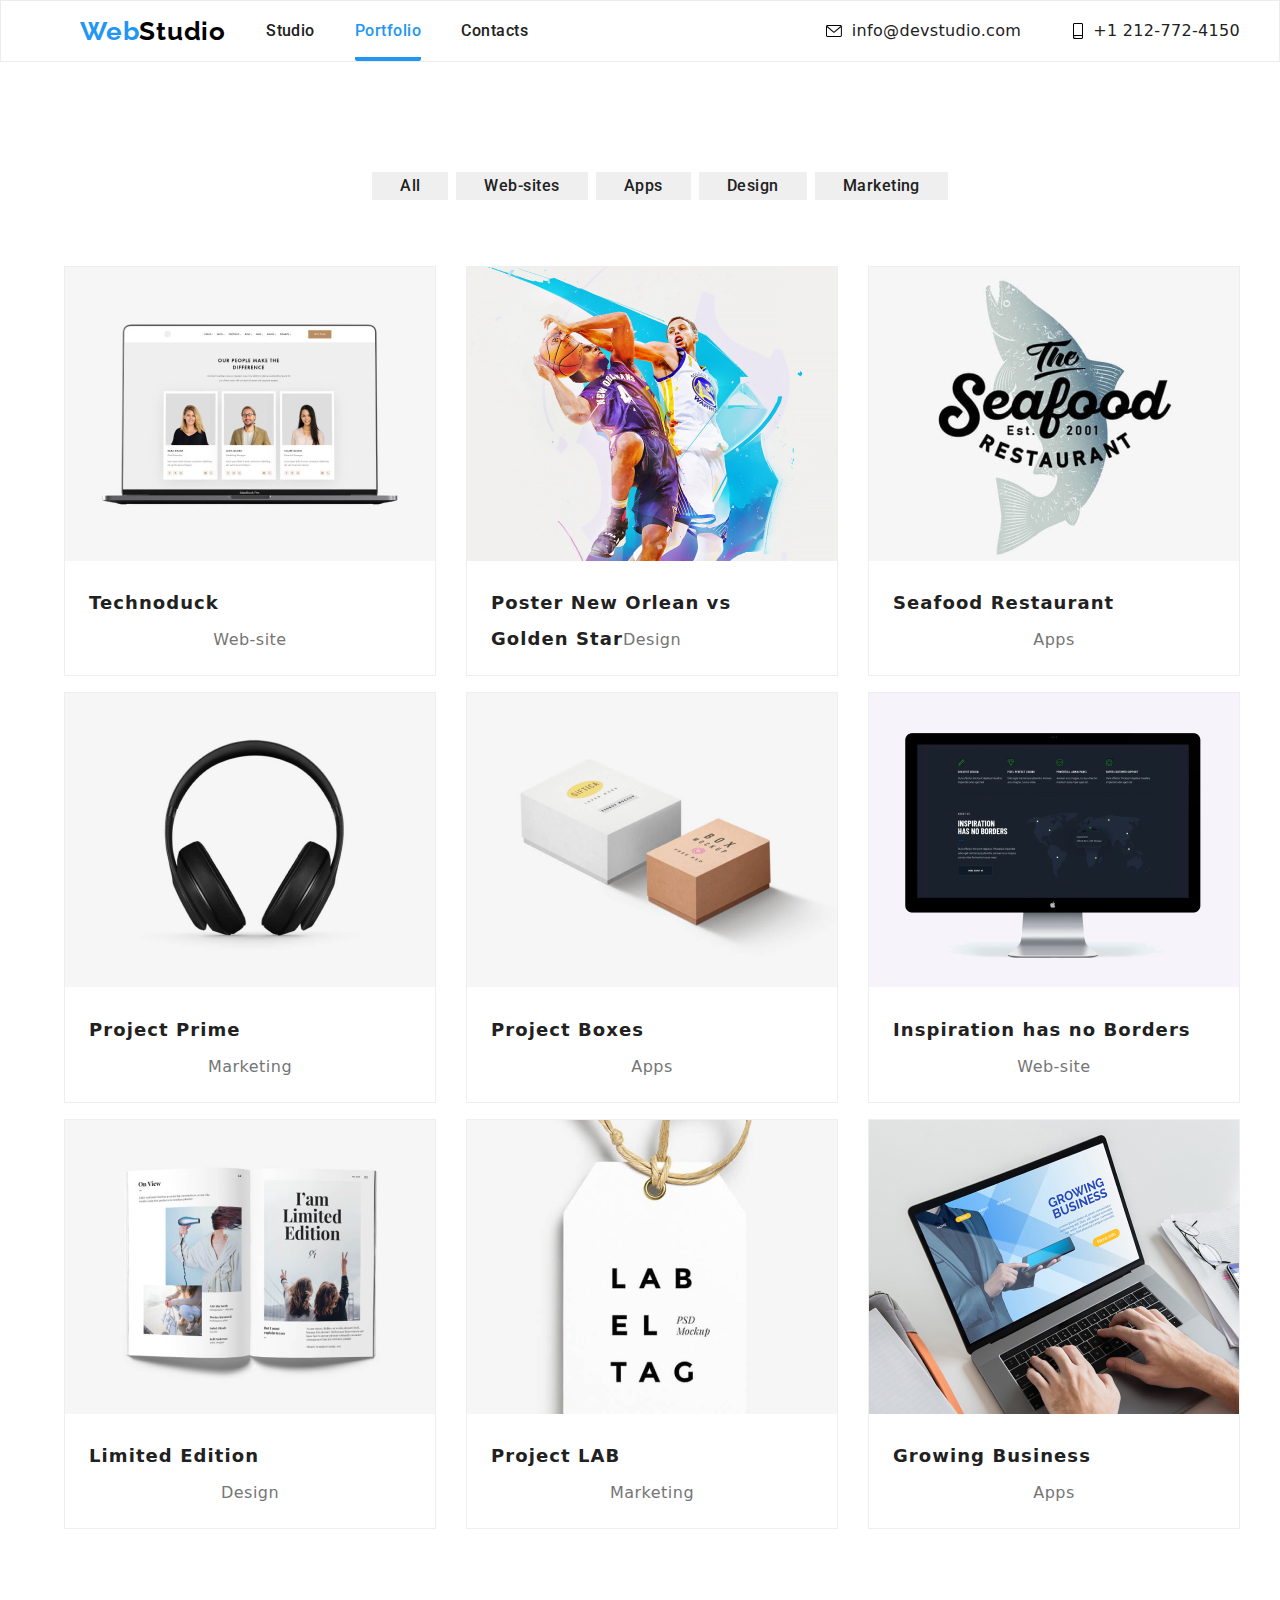
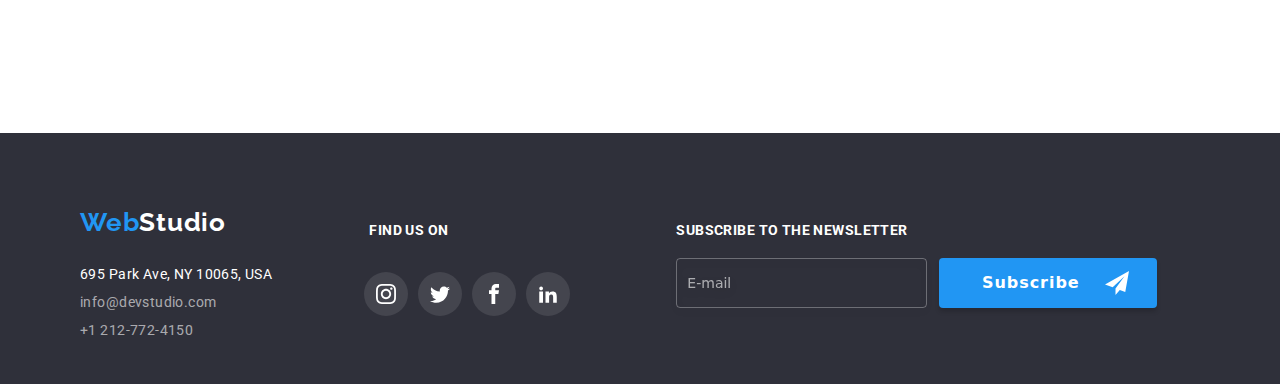
==== commit a2574e18: "goit-markup-hw-07" ====
--- a/portfolio.html
+++ b/portfolio.html
@@ -9,7 +9,8 @@
       rel="stylesheet"
       href="https://cdnjs.cloudflare.com/ajax/libs/modern-normalize/1.0.0/modern-normalize.min.css"
     />
-    <link rel="stylesheet" href="./css/styles.css" />
+    <link rel="stylesheet" href="./css/main.min.css" />
+    <!-- <link rel="stylesheet" href="./css/styles.css" /> -->
     <link rel="preconnect" href="https://fonts.googleapis.com" />
     <link rel="preconnect" href="https://fonts.gstatic.com" crossorigin />
     <link
--- a/css/main.min.css
+++ b/css/main.min.css
@@ -0,0 +1 @@
+.section__header{border:1px solid #ececec}.container__header{width:1200px;height:60px;display:flex;margin:0 auto}.nav-list{display:flex;flex-grow:1;font-weight:500;line-height:16px;letter-spacing:.02em;color:#212121;align-items:center}.grid{position:relative;display:flex;gap:40px;align-items:center;justify-content:center;list-style:none}.item__special{border-bottom:4px solid #2196f3;border-radius:2px;padding-bottom:13px;padding-top:17px;text-decoration:none;color:#2196f3}.container__right__header{display:flex;flex-direction:column;justify-content:center;-moz-column-gap:10px;column-gap:10px}.grid__right{font-weight:500;line-height:16px;letter-spacing:.02em;color:#212121;list-style:none;display:flex;padding-top:32px;padding-bottom:32px;align-items:center;justify-content:center;-moz-column-gap:12px;column-gap:12px}.grid__right a{display:flex;gap:10px;align-items:center;justify-content:center}.grid__right__info{padding-right:40px}.item__logo{font-family:"Raleway";font-style:normal;font-weight:700;font-size:26px;line-height:31px;letter-spacing:.03em;color:#2196f3;text-decoration:none}.item__logo::after{content:"Studio";color:#000}.item__link{text-decoration:none;color:#212121}.item__link:hover,.item__link:focus{color:#2196f3;fill:#2196f3;transition:color,fill,250ms cubic-bezier(0.4, 0, 0.2, 1)}.modal{display:flex;justify-content:center;align-items:center;position:fixed;width:100%;height:100%;z-index:99;background:rgba(0,0,0,.2);transition:opacity 1s linear}.modal.is-hidden{visibility:hidden;opacity:0}.modal-title{position:absolute;width:448px;font-size:20px;text-align:center;letter-spacing:.03em;margin:60px 40px 12px 40px}.inner-div{display:flex;position:relative;width:528px;height:581px;background:#fff;box-shadow:0px 1px 3px rgba(0,0,0,.12),0px 1px 1px rgba(0,0,0,.14),0px 2px 1px rgba(0,0,0,.2);border-radius:4px}.inner-div:nth-child(1){justify-content:flex-end}.button-data-modal{position:absolute;margin-right:10px;margin-top:10px;border-radius:50%;width:30px;height:30px;background:#fff;border:1px solid rgba(0,0,0,.1);cursor:pointer;padding:5px 1px;opacity:1;transition:opacity,250ms cubic-bezier(0.4, 0, 0.2, 1)}.contact-form{display:flex;flex:1 0 70%;margin:93px 40px 20px 40px;flex-direction:column}.contact-form input[type=checkbox]:checked+.replace-checkbox{background:#2196f3;border-color:#2196f3}.contact-form input[type=checkbox]{display:none}.form-item{font-size:12px;line-height:14px;letter-spacing:.01em;color:#757575;display:flex;justify-content:center;flex-wrap:wrap;flex-direction:column;gap:4px;padding-top:10px;background:#fff}.form-item:focus{fill:#2196f3;transition:fill,250ms cubic-bezier(0.4, 0, 0.2, 1)}.form-item>[name=feedback]{height:120px}.form-item input{padding-left:42px}.form-item input:focus,.form-item input:hover{border:1px solid #2196f3;border-color:#2196f3;cursor:pointer;fill:#2196f3;padding-left:36px;transition:color,fill,250ms cubic-bezier(0.4, 0, 0.2, 1)}.form-item input,.form-item textarea{width:448px;height:40px;border:1px solid rgba(33,33,33,.2);border-radius:4px;outline:none;cursor:pointer;padding:12px 16px}.form-item svg:not(:last-child){display:flex;position:absolute;margin:24px 15px 4px 14px}.form-item.terms{flex-direction:row;gap:10px;padding-top:20px}.replace-checkbox{display:flex;align-items:center;width:16px;height:16px;border:2px solid #000;border-radius:2px}.link-checkbox{color:#2196f3}.button-checkbox{font-weight:700;font-size:16px;line-height:30px;letter-spacing:.06em;color:#fff;width:200px;border:0;background:#2196f3;box-shadow:0px 4px 4px rgba(0,0,0,.15);border-radius:4px;margin-top:15px;align-content:center;padding:10px 80px;margin-left:122px;flex-wrap:wrap}.first__section{display:flex;justify-content:center;background-image:linear-gradient(to bottom, rgba(47, 48, 58, 0.4), rgba(47, 48, 58, 0.4)),url(../images/efective\ solution.jpg);width:auto;height:600px;background-repeat:no-repeat;background-size:cover}.container__first{display:flex;width:1200px;flex-direction:column;align-items:center;justify-content:center;gap:30px}.first__title{width:763px;font-weight:900;font-size:44px;line-height:60px;letter-spacing:.06em;text-align:center;color:#fff}.first__botton{font-family:"Roboto";font-style:normal;font-weight:700;font-size:16px;line-height:30px;letter-spacing:.06em;color:#fff}.first__botton[type=button]{background-color:#2196f3;border:0;box-shadow:0px 4px 4px rgba(0,0,0,.15);border-radius:4px;width:200px;height:50px;cursor:pointer}.second__section{display:flex;letter-spacing:.03em;margin-top:94px;flex-direction:column;align-items:center}.second__container{margin-bottom:30px}.second__container>ul{display:flex;gap:30px}.second__item{display:flex;align-items:center;justify-content:center;width:270px;height:120px;background:#f5f4fa;border-radius:4px}.container__second__section>ul{display:flex;gap:30px}.grid__product,.second__grid{list-style:none}.product__title{width:270px;height:16px;font-weight:700;line-height:16px;text-transform:uppercase;color:#212121}.product__description{width:270px;height:75px;line-height:24px;color:#757575}.third__section{display:flex;margin-top:94px;justify-content:center}.third__title{font-size:36px;line-height:42px;letter-spacing:.03em;text-align:center;margin-bottom:50px}.container__third__section{display:flex;width:1200px;flex-wrap:wrap;justify-content:center}.container__third__section ul{display:flex;gap:30px}.third__grid{list-style:none}.third__product{display:flex;position:absolute;width:370px;height:70px;background-color:rgba(47,48,58,.8);justify-content:center;align-items:center}.grid__item{font-family:"Roboto";font-style:normal;font-weight:500;font-size:16px;line-height:26px;text-align:center;letter-spacing:.03em;color:#fff;display:flex;justify-content:center;gap:8px;list-style:none;align-items:flex-end}.third__product__title{font-weight:700;font-size:14px;line-height:16px;text-align:center;letter-spacing:.03em;text-transform:uppercase;color:#fff}.fourth__section{display:flex;align-items:center;height:648px;margin-top:94px;background:#f5f4fa;justify-content:center;padding-bottom:94px}.fourth__title{font-size:36px;line-height:42px;letter-spacing:.03em;text-align:center;margin-bottom:50px}.container__fourth__section>ul{display:flex;gap:30px;list-style:none}.item__name,.item__specialty{font-size:16px;line-height:19px;letter-spacing:.03em;text-align:center}.item__name{margin-top:30px;margin-bottom:10px;color:#212121}.item__specialty{margin-bottom:30px;color:#757575}.fourth__item{background:#fff;box-shadow:0px 1px 3px rgba(0,0,0,.12),0px 1px 1px rgba(0,0,0,.14),0px 2px 1px rgba(0,0,0,.2);border-radius:0px 0px 4px 4px}.social__media__container{display:flex;padding-bottom:30px;margin:0 auto}.social__media__container>ul{display:flex;gap:10px;align-items:center;align-content:center;list-style:none}.social__item{display:flex;justify-content:center;align-items:center;width:44px;height:44px;border-radius:50%;background-color:#fff}.social__item a{fill:#afb1b8}.social__item a:hover,.social__item a:focus{fill:#fff;transition:fill 250ms cubic-bezier(0.4, 0, 0.2, 1)}.social__item:hover,.social__item:focus{background-color:#2196f3;transition:"background-color" 250ms cubic-bezier(0.4, 0, 0.2, 1)}.fifth__section{display:flex;justify-content:center;margin-top:94px;margin-bottom:94px}.container__fifth__section{display:flex;flex-direction:column}.container__fifth__section ul{display:flex;gap:30px;list-style:none}.customer__item a{display:flex;justify-content:center;align-items:center;width:170px;height:92px;border:1px solid #afb1b8;border-radius:4px;fill:#afb1b8}.customer__item a:hover,.customer__item a:focus{fill:#2196f3;border-color:#2196f3;transition:fill,border,250ms cubic-bezier(0.4, 0, 0.2, 1)}.fifth__title{font-size:36px;line-height:42px;letter-spacing:.03em;text-align:center;margin-bottom:50px}.section__footer{height:251px;font-size:14px;line-height:16px;letter-spacing:.03em;text-decoration:none;background:#2f303a;height:251px;padding-top:60px}.container__footer{width:1200px;display:flex;margin:0 auto}.footer__item{font-family:"Roboto";font-style:normal;font-weight:400;font-size:14px;line-height:16px;letter-spacing:.03em}.footer__pozition{margin-top:28px;margin-bottom:12px}.footer__pozition a{color:#fff}.footer__contact{margin-bottom:12px}.footer__contact a{color:rgba(255,255,255,.6)}.footer__logo{font-family:"Raleway";font-style:normal;font-weight:700;font-size:26px;line-height:31px;letter-spacing:.03em;color:#2196f3;text-decoration:none}.footer__logo::after{content:"Studio";color:#fff}.footer__grid{list-style:none}.container__form{padding-top:15px;display:flex;width:570px;height:86px;flex-wrap:wrap;justify-content:center;align-items:baseline}.title__form{display:flex;flex:1 0 100%;margin-left:212px;font-family:"Roboto";font-style:normal;font-weight:700;font-size:14px;line-height:16px;letter-spacing:.03em;text-transform:uppercase;color:#fff;margin-bottom:20px}.inner__form{display:flex;width:358px;height:50px;gap:12px}.inner__form input{display:flex;flex:1 0 70%;outline:none;width:358px;height:50px;border:1px solid rgba(255,255,255,.3);filter:drop-shadow(0px 4px 4px rgba(0, 0, 0, 0.15));border-radius:4px;background:rgba(0,0,0,0)}.inner__form input::-moz-placeholder{color:rgba(255,255,255,.6);padding-left:5px;opacity:1}.inner__form input::placeholder,.inner__form input[type=email]{color:rgba(255,255,255,.6);padding-left:5px;opacity:1}.inner__form input:focus,.inner__formbutton:hover{cursor:pointer}.button__form{font-weight:700;font-size:16px;line-height:30px;align-items:center;letter-spacing:.06em;color:#fff;display:flex;flex:1 0 40%;background:#2196f3;box-shadow:0px 4px 4px rgba(0,0,0,.15);border-radius:4px;justify-content:center;border:0;padding:10px 28px 10px 43px;gap:25px}.social__media__footer{display:flex;padding-top:15px;padding-left:52px;flex-direction:column}.social__media__footer__grid{display:flex;gap:10px;fill:#fff;list-style:none}.footer_item_icon a{display:flex;width:44px;height:44px;background:rgba(255,255,255,.1);border-radius:50%;align-items:center;justify-content:center;fill:#fff}#title_media_footer{font-family:"Roboto";font-style:normal;font-weight:700;font-size:14px;line-height:16px;letter-spacing:.03em;text-transform:uppercase;color:#fff;margin-left:45px;margin-bottom:20px}.footer_item_icon:hover,.footer_item_icon:focus{background-color:#2196f3;border-radius:50%;transition:color,border,250ms cubic-bezier(0.4, 0, 0.2, 1)}.section__botton{display:flex;justify-content:center;margin-top:94px}.container__botton{width:1200px;display:flex;justify-content:center}.grid__item{font-family:"Roboto";font-style:normal;font-weight:500;font-size:16px;line-height:26px;text-align:center;letter-spacing:.03em;color:#fff;display:flex;justify-content:center;gap:8px;list-style:none}.grid__botton{font-style:normal;font-weight:500;font-size:16px;line-height:26px;text-align:center;letter-spacing:.03em;color:#212121;border:0}.grid__botton:hover,.grid__botton:focus{color:#fff;background-color:#2196f3;border-color:#2196f3;box-shadow:0px 3px 1px rgba(0,0,0,.1),0px 1px 2px rgba(0,0,0,.08),0px 2px 2px rgba(0,0,0,.12);border-radius:4px;transition:color,border,250ms cubic-bezier(0.4, 0, 0.2, 1)}.grid__link{padding:6px 22px;color:#212121;text-decoration:none}.grid__link:hover,.grid__link:focus{color:#fff;transition:color 250ms cubic-bezier(0.4, 0, 0.2, 1)}.section__card{display:flex;flex-direction:column;align-items:center;gap:30px;margin-top:34px;margin-bottom:94px}.container__card{width:1200px;margin-bottom:94px}.item__title{width:322px;height:36px;font-weight:700;font-size:18px;line-height:36px;letter-spacing:.06em;color:#212121;margin:20px 24px 4px 24px}.item__specialty{font-weight:400;font-size:16px;line-height:30px;letter-spacing:.03em;color:#757575;margin:4px 24px 20px 24px}.grid__card{display:flex;gap:30px;justify-content:flex-end;list-style:none}.item__cards{position:relative;background:#fff;border:1px solid #eee}.item__cards:hover,.item__cards:focus{box-shadow:0px 1px 1px rgba(0,0,0,.12),0px 4px 4px rgba(0,0,0,.06),1px 4px 6px rgba(0,0,0,.16);transition:box,250ms cubic-bezier(0.4, 0, 0.2, 1)}.item__cards a{text-decoration:none}.overlay__item{display:flex;position:absolute;width:370px;height:294px;background:rgba(33,150,243,.9);justify-content:center;align-items:center;visibility:hidden}.item__cards:hover .overlay__item,.item__cards:focus .overlay__item{position:absolute;visibility:visible;top:100px;transform:translateY(-34%);transition:transform 255ms cubic-bezier(0.4, 0, 0.2, 1)}.overlay__text{width:322px;height:140px;left:239px;top:325px;font-family:"Roboto";font-style:normal;font-weight:400;font-size:18px;line-height:28px;letter-spacing:.03em;color:#fff}/*# sourceMappingURL=main.min.css.map */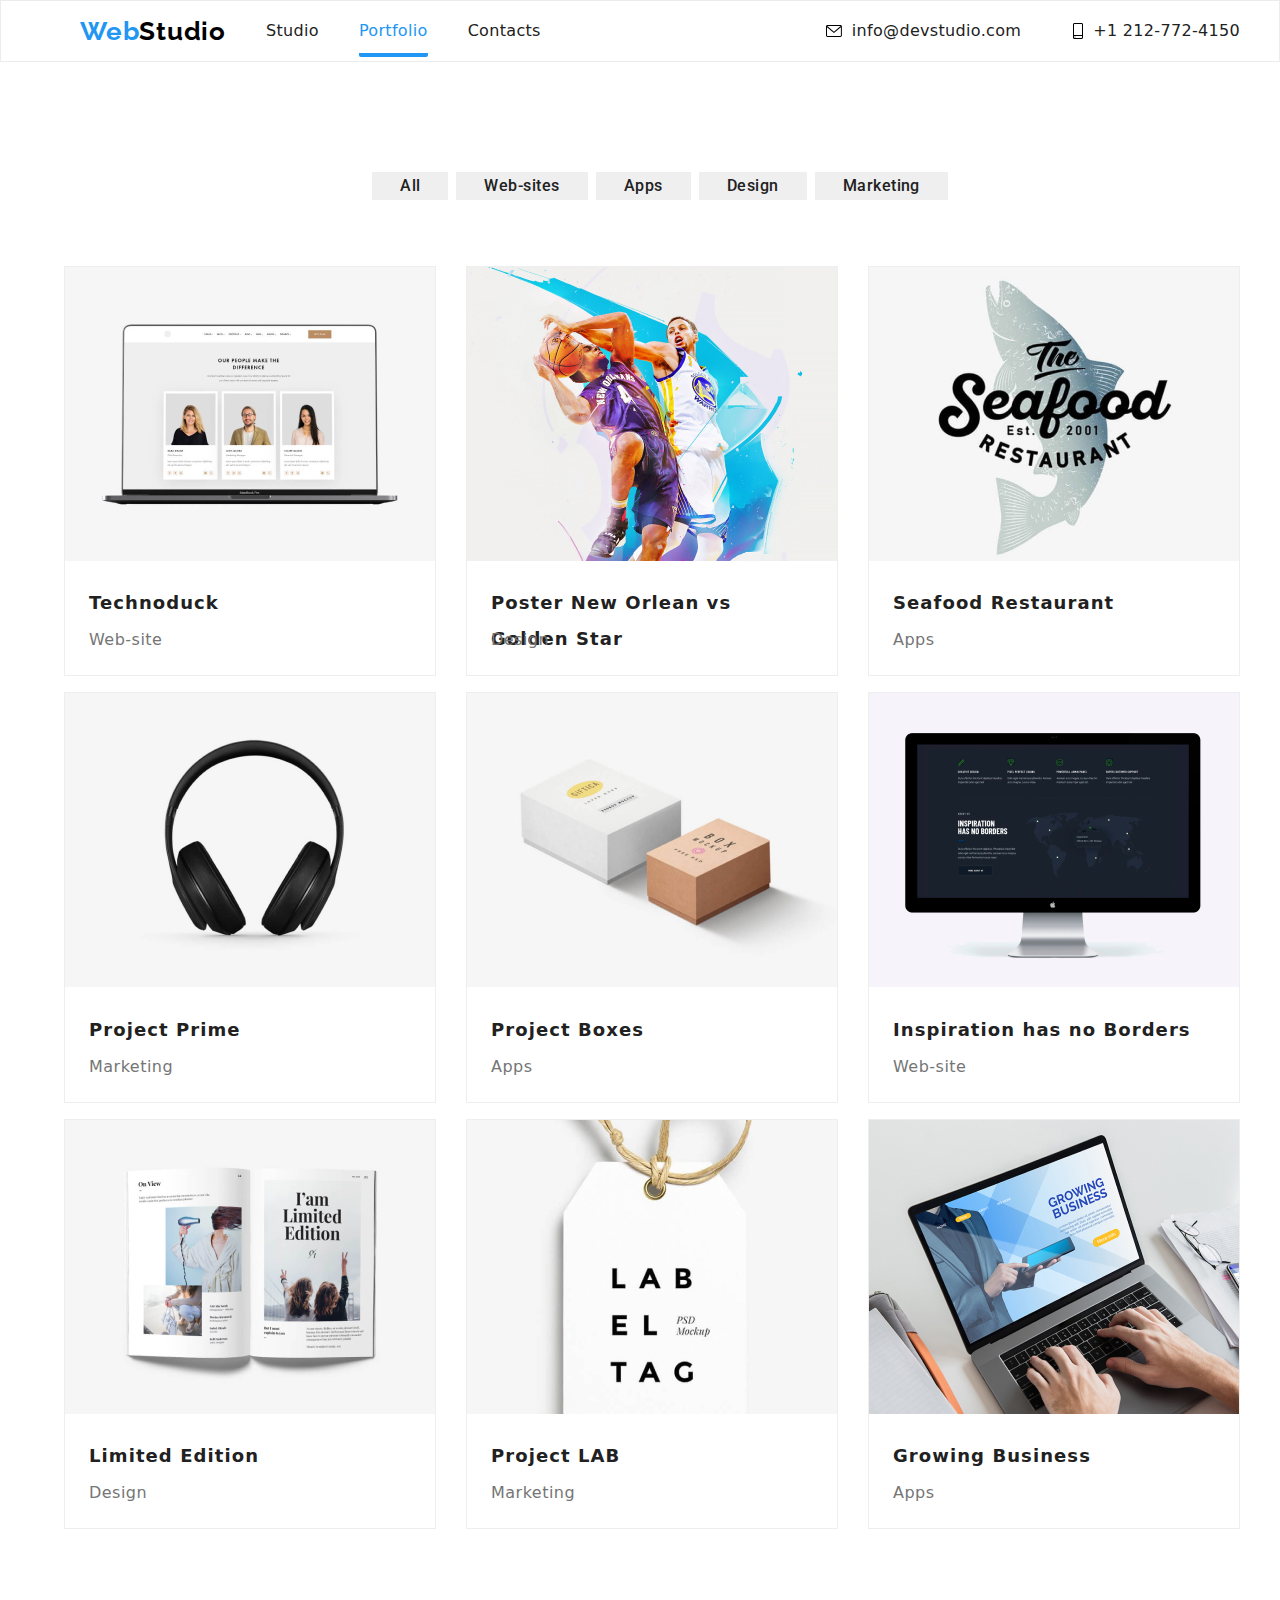
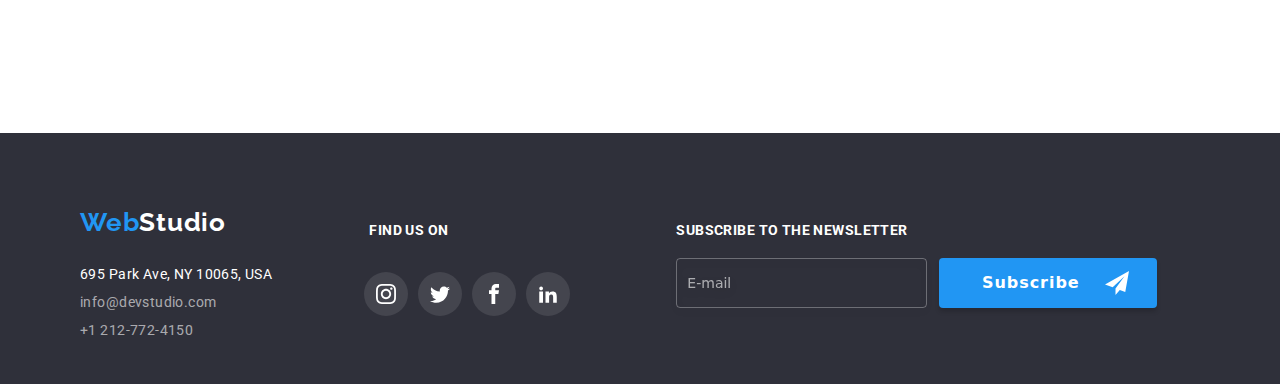
==== commit 70c004e5: "goit-markup-hw-07" ====
--- a/portfolio.html
+++ b/portfolio.html
@@ -23,28 +23,33 @@
   <body>
     <!-- Header -->
     <header>
-      <section class="section__header">
-        <div class="container__header">
+      <section class="section-header">
+        <div class="container-header">
           <nav class="nav-list">
             <ul class="grid">
               <li class="grid__item">
-                <a class="item__logo" href="./index.html">Web</a>
+                <a class="grid__item-logo" href="./index.html">Web</a>
               </li>
               <li class="grid__item">
-                <a class="item__link" href="./index.html">Studio</a>
+                <a class="grid__item-link" href="./index.html">Studio</a>
               </li>
               <li class="grid__item">
-                <a class="item__special" href="./portfolio.html">Portfolio</a>
+                <a class="grid__item-special" href="./portfolio.html"
+                  >Portfolio</a
+                >
               </li>
               <li class="grid__item">
-                <a class="item__link" href="#">Contacts</a>
+                <a class="grid__item-link" href="#">Contacts</a>
               </li>
             </ul>
           </nav>
-          <div class="container__right__header">
-            <ul class="grid__right">
-              <li class="grid__right__info">
-                <a class="item__link" href="mailto:info@devstudio.com">
+          <div class="container-right-header">
+            <ul class="grid-right">
+              <li class="grid-right__info">
+                <a
+                  class="grid-right__info-link"
+                  href="mailto:info@devstudio.com"
+                >
                   <svg width="16" height="12">
                     <use href="./global-svg.svg#icon-mail"></use>
                   </svg>
@@ -53,7 +58,7 @@
               </li>
 
               <li>
-                <a class="item__link" href="tel:+12127724150">
+                <a class="grid-right__info-link" href="tel:+12127724150">
                   <svg width="10" height="16">
                     <use href="./global-svg.svg#icon-phone"></use>
                   </svg>
@@ -67,42 +72,42 @@
     </header>
     <main>
       <!--First Section-->
-      <section class="section__botton">
-        <div class="container__botton">
-          <ul class="grid__item">
-            <li>
-              <button class="grid__botton">
-                <a class="grid__link" href="#">All</a>
-              </button>
-            </li>
-            <li>
-              <button class="grid__botton">
-                <a class="grid__link" href="#">Web-sites</a>
-              </button>
-            </li>
-            <li>
-              <button class="grid__botton">
-                <a class="grid__link" href="#">Apps</a>
-              </button>
-            </li>
-            <li>
-              <button class="grid__botton">
-                <a class="grid__link" href="#">Design</a>
-              </button>
-            </li>
-            <li>
-              <button class="grid__botton">
-                <a class="grid__link" href="#">Marketing</a>
+      <section class="section-botton">
+        <div class="container-botton">
+          <ul class="grid-item">
+            <li>
+              <button class="grid-item__botton">
+                <a class="grid-item__botton-link" href="#">All</a>
+              </button>
+            </li>
+            <li>
+              <button class="grid-item__botton">
+                <a class="grid-item__botton-link" href="#">Web-sites</a>
+              </button>
+            </li>
+            <li>
+              <button class="grid-item__botton">
+                <a class="grid-item__botton-link" href="#">Apps</a>
+              </button>
+            </li>
+            <li>
+              <button class="grid-item__botton">
+                <a class="grid-item__botton-link" href="#">Design</a>
+              </button>
+            </li>
+            <li>
+              <button class="grid-item__botton">
+                <a class="grid-item__botton-link" href="#">Marketing</a>
               </button>
             </li>
           </ul>
         </div>
       </section>
       <!--Second Section-->
-      <section class="section__card">
-        <div class="container__card">
-          <ul class="grid__card">
-            <li class="item__cards">
+      <section class="section-card">
+        <div class="container-card">
+          <ul class="card-grid">
+            <li class="card-grid_item">
               <a href="">
                 <img
                   src="./images/Technoduck.jpg"
@@ -110,11 +115,11 @@
                   width="370"
                   height="294"
                 />
-                <h3 class="item__title">Technoduck</h3>
-                <p class="item__specialty">Web-site</p></a
-              >
-              <div class="overlay__item">
-                <p class="overlay__text">
+                <h3 class="card-grid_item-title">Technoduck</h3>
+                <p class="card-grid_item-specialty">Web-site</p></a
+              >
+              <div class="overlay-item">
+                <p class="overlay-text">
                   Technoduck is a state-of-the-art coronavirus distribution
                   platform. Companies use this platform for digital espionage
                   and attacks on competitors' secure servers.
@@ -122,7 +127,7 @@
               </div>
             </li>
 
-            <li class="item__cards">
+            <li class="card-grid_item">
               <a href="">
                 <img
                   src="./images/Poster New Orlean vs Golden Star.jpg"
@@ -130,11 +135,13 @@
                   width="370"
                   height="294"
                 />
-                <h3 class="item__title">Poster New Orlean vs Golden Star</h3>
-                <p class="item__specialty">Design</p></a
-              >
-              <div class="overlay__item">
-                <p class="overlay__text">
+                <h3 class="card-grid_item-title">
+                  Poster New Orlean vs Golden Star
+                </h3>
+                <p class="card-grid_item-specialty">Design</p></a
+              >
+              <div class="overlay-item">
+                <p class="overlay-text">
                   Poster New Orlean vs Golden Star is a state-of-the-art
                   coronavirus distribution platform. Companies use this platform
                   for digital espionage and attacks on competitors' secure
@@ -142,7 +149,7 @@
                 </p>
               </div>
             </li>
-            <li class="item__cards">
+            <li class="card-grid_item">
               <a href="">
                 <img
                   src="./images/Seafood Restaurant.jpg"
@@ -150,11 +157,11 @@
                   width="370"
                   height="294"
                 />
-                <h3 class="item__title">Seafood Restaurant</h3>
-                <p class="item__specialty">Apps</p></a
-              >
-              <div class="overlay__item">
-                <p class="overlay__text">
+                <h3 class="card-grid_item-title">Seafood Restaurant</h3>
+                <p class="card-grid_item-specialty">Apps</p></a
+              >
+              <div class="overlay-item">
+                <p class="overlay-text">
                   Seafood Restaurant is a state-of-the-art coronavirus
                   distribution platform. Companies use this platform for digital
                   espionage and attacks on competitors' secure servers.
@@ -162,8 +169,8 @@
               </div>
             </li>
           </ul>
-          <ul class="grid__card">
-            <li class="item__cards">
+          <ul class="card-grid">
+            <li class="card-grid_item">
               <a href="">
                 <img
                   src="./images/Project Prime.jpg"
@@ -171,18 +178,18 @@
                   width="370"
                   height="294"
                 />
-                <h3 class="item__title">Project Prime</h3>
-                <p class="item__specialty">Marketing</p></a
-              >
-              <div class="overlay__item">
-                <p class="overlay__text">
+                <h3 class="card-grid_item-title">Project Prime</h3>
+                <p class="card-grid_item-specialty">Marketing</p></a
+              >
+              <div class="overlay-item">
+                <p class="overlay-text">
                   Project Prime is a state-of-the-art coronavirus distribution
                   platform. Companies use this platform for digital espionage
                   and attacks on competitors' secure servers.
                 </p>
               </div>
             </li>
-            <li class="item__cards">
+            <li class="card-grid_item">
               <a href="">
                 <img
                   src="./images/Project Boxes.jpg"
@@ -190,18 +197,18 @@
                   width="370"
                   height="294"
                 />
-                <h3 class="item__title">Project Boxes</h3>
-                <p class="item__specialty">Apps</p></a
-              >
-              <div class="overlay__item">
-                <p class="overlay__text">
+                <h3 class="card-grid_item-title">Project Boxes</h3>
+                <p class="card-grid_item-specialty">Apps</p></a
+              >
+              <div class="overlay-item">
+                <p class="overlay-text">
                   Project Boxes is a state-of-the-art coronavirus distribution
                   platform. Companies use this platform for digital espionage
                   and attacks on competitors' secure servers.
                 </p>
               </div>
             </li>
-            <li class="item__cards">
+            <li class="card-grid_item">
               <a href="">
                 <img
                   src="./images/Inspiration has no Borders.jpg"
@@ -209,11 +216,11 @@
                   width="370"
                   height="294"
                 />
-                <h3 class="item__title">Inspiration has no Borders</h3>
-                <p class="item__specialty">Web-site</p></a
-              >
-              <div class="overlay__item">
-                <p class="overlay__text">
+                <h3 class="card-grid_item-title">Inspiration has no Borders</h3>
+                <p class="card-grid_item-specialty">Web-site</p></a
+              >
+              <div class="overlay-item">
+                <p class="overlay-text">
                   Inspiration has no Borders is a state-of-the-art coronavirus
                   distribution platform. Companies use this platform for digital
                   espionage and attacks on competitors' secure servers.
@@ -221,8 +228,8 @@
               </div>
             </li>
           </ul>
-          <ul class="grid__card">
-            <li class="item__cards">
+          <ul class="card-grid">
+            <li class="card-grid_item">
               <a href="">
                 <img
                   src="./images/Limited Edition.jpg"
@@ -230,18 +237,18 @@
                   width="370"
                   height="294"
                 />
-                <h3 class="item__title">Limited Edition</h3>
-                <p class="item__specialty">Design</p></a
-              >
-              <div class="overlay__item">
-                <p class="overlay__text">
+                <h3 class="card-grid_item-title">Limited Edition</h3>
+                <p class="card-grid_item-specialty">Design</p></a
+              >
+              <div class="overlay-item">
+                <p class="overlay-text">
                   Limited Edition is a state-of-the-art coronavirus distribution
                   platform. Companies use this platform for digital espionage
                   and attacks on competitors' secure servers.
                 </p>
               </div>
             </li>
-            <li class="item__cards">
+            <li class="card-grid_item">
               <a href="">
                 <img
                   src="./images/Project LAB.jpg"
@@ -249,18 +256,18 @@
                   width="370"
                   height="294"
                 />
-                <h3 class="item__title">Project LAB</h3>
-                <p class="item__specialty">Marketing</p></a
-              >
-              <div class="overlay__item">
-                <p class="overlay__text">
+                <h3 class="card-grid_item-title">Project LAB</h3>
+                <p class="card-grid_item-specialty">Marketing</p></a
+              >
+              <div class="overlay-item">
+                <p class="overlay-text">
                   Project LAB is a state-of-the-art coronavirus distribution
                   platform. Companies use this platform for digital espionage
                   and attacks on competitors' secure servers.
                 </p>
               </div>
             </li>
-            <li class="item__cards">
+            <li class="card-grid_item">
               <a href="">
                 <img
                   src="./images/Growing Business.jpg"
@@ -268,11 +275,11 @@
                   width="370"
                   height="294"
                 />
-                <h3 class="item__title">Growing Business</h3>
-                <p class="item__specialty">Apps</p></a
-              >
-              <div class="overlay__item">
-                <p class="overlay__text">
+                <h3 class="card-grid_item-title">Growing Business</h3>
+                <p class="card-grid_item-specialty">Apps</p></a
+              >
+              <div class="overlay-item">
+                <p class="overlay-text">
                   Growing Business is a state-of-the-art coronavirus
                   distribution platform. Companies use this platform for digital
                   espionage and attacks on competitors' secure servers.
@@ -284,54 +291,58 @@
       </section>
     </main>
     <!--Footer-->
-    <footer class="">
-      <section class="section__footer">
-        <div class="container__footer">
-          <address class="footer__item">
-            <ul class="footer__grid footerList">
-              <li class="footer__item">
-                <a class="footer__logo" href="./index.html">Web</a>
-              </li>
-              <li class="footer__pozition">
-                <a class="item__link" href="#">695 Park Ave, NY 10065, USA</a>
-              </li>
-              <li class="footer__contact">
-                <a class="item__link" href="mailto:info@devstudio.com"
+    <footer>
+      <section class="section-footer">
+        <div class="container-footer">
+          <address class="footer-item">
+            <ul class="footer-grid">
+              <li class="footer-grid__item">
+                <a class="footer-grid__item-logo" href="./index.html">Web</a>
+              </li>
+              <li class="footer-grid__pozition">
+                <a class="footer-grid__pozition-link" href="#"
+                  >695 Park Ave, NY 10065, USA</a
+                >
+              </li>
+              <li class="footer-grid__contact">
+                <a
+                  class="footer-grid__contact-link"
+                  href="mailto:info@devstudio.com"
                   >info@devstudio.com</a
                 >
               </li>
-              <li class="footer__contact">
-                <a class="item__link" href="tel:+12127724150"
+              <li class="footer-grid__contact">
+                <a class="footer-grid__contact-link" href="tel:+12127724150"
                   >+1 212-772-4150</a
                 >
               </li>
             </ul>
           </address>
-          <div class="social__media__footer">
-            <h3 id="title_media_footer">Find us on</h3>
-            <ul class="social__media__footer__grid social-media-list-footer">
-              <li class="footer_item_icon icon-list-footer">
+          <div class="social-media-footer">
+            <h3 id="title-media-footer">Find us on</h3>
+            <ul class="social-media-grid">
+              <li class="social-media-grid_item">
                 <a href="">
                   <svg width="20" height="20">
                     <use href="./global-svg.svg#icon-instagram"></use>
                   </svg>
                 </a>
               </li>
-              <li class="footer_item_icon">
+              <li class="social-media-grid_item">
                 <a href="">
                   <svg width="20" height="20">
                     <use href="./global-svg.svg#icon-twitter"></use>
                   </svg>
                 </a>
               </li>
-              <li class="footer_item_icon">
+              <li class="social-media-grid_item">
                 <a href="">
                   <svg width="20" height="20">
                     <use href="./global-svg.svg#icon-facebook"></use>
                   </svg>
                 </a>
               </li>
-              <li class="footer_item_icon">
+              <li class="social-media-grid_item">
                 <a href="">
                   <svg width="20" height="20">
                     <use href="./global-svg.svg#icon-linkedin2"></use>
@@ -340,11 +351,11 @@
               </li>
             </ul>
           </div>
-          <div class="container__form">
-            <h3 class="title__form">Subscribe to the newsletter</h3>
-            <form name="Subscribe to the newsletter" class="inner__form">
+          <div class="container-form">
+            <h3 class="title-form">Subscribe to the newsletter</h3>
+            <form name="Subscribe to the newsletter" class="inner-form">
               <input type="email" name="email" placeholder="E-mail" />
-              <button class="button__form" type="submit">
+              <button class="button-form" type="submit">
                 Subscribe
                 <svg width="24" height="24">
                   <use href="./global-svg.svg#icon-send"></use>
--- a/css/main.min.css
+++ b/css/main.min.css
@@ -1 +1 @@
-.section__header{border:1px solid #ececec}.container__header{width:1200px;height:60px;display:flex;margin:0 auto}.nav-list{display:flex;flex-grow:1;font-weight:500;line-height:16px;letter-spacing:.02em;color:#212121;align-items:center}.grid{position:relative;display:flex;gap:40px;align-items:center;justify-content:center;list-style:none}.item__special{border-bottom:4px solid #2196f3;border-radius:2px;padding-bottom:13px;padding-top:17px;text-decoration:none;color:#2196f3}.container__right__header{display:flex;flex-direction:column;justify-content:center;-moz-column-gap:10px;column-gap:10px}.grid__right{font-weight:500;line-height:16px;letter-spacing:.02em;color:#212121;list-style:none;display:flex;padding-top:32px;padding-bottom:32px;align-items:center;justify-content:center;-moz-column-gap:12px;column-gap:12px}.grid__right a{display:flex;gap:10px;align-items:center;justify-content:center}.grid__right__info{padding-right:40px}.item__logo{font-family:"Raleway";font-style:normal;font-weight:700;font-size:26px;line-height:31px;letter-spacing:.03em;color:#2196f3;text-decoration:none}.item__logo::after{content:"Studio";color:#000}.item__link{text-decoration:none;color:#212121}.item__link:hover,.item__link:focus{color:#2196f3;fill:#2196f3;transition:color,fill,250ms cubic-bezier(0.4, 0, 0.2, 1)}.modal{display:flex;justify-content:center;align-items:center;position:fixed;width:100%;height:100%;z-index:99;background:rgba(0,0,0,.2);transition:opacity 1s linear}.modal.is-hidden{visibility:hidden;opacity:0}.modal-title{position:absolute;width:448px;font-size:20px;text-align:center;letter-spacing:.03em;margin:60px 40px 12px 40px}.inner-div{display:flex;position:relative;width:528px;height:581px;background:#fff;box-shadow:0px 1px 3px rgba(0,0,0,.12),0px 1px 1px rgba(0,0,0,.14),0px 2px 1px rgba(0,0,0,.2);border-radius:4px}.inner-div:nth-child(1){justify-content:flex-end}.button-data-modal{position:absolute;margin-right:10px;margin-top:10px;border-radius:50%;width:30px;height:30px;background:#fff;border:1px solid rgba(0,0,0,.1);cursor:pointer;padding:5px 1px;opacity:1;transition:opacity,250ms cubic-bezier(0.4, 0, 0.2, 1)}.contact-form{display:flex;flex:1 0 70%;margin:93px 40px 20px 40px;flex-direction:column}.contact-form input[type=checkbox]:checked+.replace-checkbox{background:#2196f3;border-color:#2196f3}.contact-form input[type=checkbox]{display:none}.form-item{font-size:12px;line-height:14px;letter-spacing:.01em;color:#757575;display:flex;justify-content:center;flex-wrap:wrap;flex-direction:column;gap:4px;padding-top:10px;background:#fff}.form-item:focus{fill:#2196f3;transition:fill,250ms cubic-bezier(0.4, 0, 0.2, 1)}.form-item>[name=feedback]{height:120px}.form-item input{padding-left:42px}.form-item input:focus,.form-item input:hover{border:1px solid #2196f3;border-color:#2196f3;cursor:pointer;fill:#2196f3;padding-left:36px;transition:color,fill,250ms cubic-bezier(0.4, 0, 0.2, 1)}.form-item input,.form-item textarea{width:448px;height:40px;border:1px solid rgba(33,33,33,.2);border-radius:4px;outline:none;cursor:pointer;padding:12px 16px}.form-item svg:not(:last-child){display:flex;position:absolute;margin:24px 15px 4px 14px}.form-item.terms{flex-direction:row;gap:10px;padding-top:20px}.replace-checkbox{display:flex;align-items:center;width:16px;height:16px;border:2px solid #000;border-radius:2px}.link-checkbox{color:#2196f3}.button-checkbox{font-weight:700;font-size:16px;line-height:30px;letter-spacing:.06em;color:#fff;width:200px;border:0;background:#2196f3;box-shadow:0px 4px 4px rgba(0,0,0,.15);border-radius:4px;margin-top:15px;align-content:center;padding:10px 80px;margin-left:122px;flex-wrap:wrap}.first__section{display:flex;justify-content:center;background-image:linear-gradient(to bottom, rgba(47, 48, 58, 0.4), rgba(47, 48, 58, 0.4)),url(../images/efective\ solution.jpg);width:auto;height:600px;background-repeat:no-repeat;background-size:cover}.container__first{display:flex;width:1200px;flex-direction:column;align-items:center;justify-content:center;gap:30px}.first__title{width:763px;font-weight:900;font-size:44px;line-height:60px;letter-spacing:.06em;text-align:center;color:#fff}.first__botton{font-family:"Roboto";font-style:normal;font-weight:700;font-size:16px;line-height:30px;letter-spacing:.06em;color:#fff}.first__botton[type=button]{background-color:#2196f3;border:0;box-shadow:0px 4px 4px rgba(0,0,0,.15);border-radius:4px;width:200px;height:50px;cursor:pointer}.second__section{display:flex;letter-spacing:.03em;margin-top:94px;flex-direction:column;align-items:center}.second__container{margin-bottom:30px}.second__container>ul{display:flex;gap:30px}.second__item{display:flex;align-items:center;justify-content:center;width:270px;height:120px;background:#f5f4fa;border-radius:4px}.container__second__section>ul{display:flex;gap:30px}.grid__product,.second__grid{list-style:none}.product__title{width:270px;height:16px;font-weight:700;line-height:16px;text-transform:uppercase;color:#212121}.product__description{width:270px;height:75px;line-height:24px;color:#757575}.third__section{display:flex;margin-top:94px;justify-content:center}.third__title{font-size:36px;line-height:42px;letter-spacing:.03em;text-align:center;margin-bottom:50px}.container__third__section{display:flex;width:1200px;flex-wrap:wrap;justify-content:center}.container__third__section ul{display:flex;gap:30px}.third__grid{list-style:none}.third__product{display:flex;position:absolute;width:370px;height:70px;background-color:rgba(47,48,58,.8);justify-content:center;align-items:center}.grid__item{font-family:"Roboto";font-style:normal;font-weight:500;font-size:16px;line-height:26px;text-align:center;letter-spacing:.03em;color:#fff;display:flex;justify-content:center;gap:8px;list-style:none;align-items:flex-end}.third__product__title{font-weight:700;font-size:14px;line-height:16px;text-align:center;letter-spacing:.03em;text-transform:uppercase;color:#fff}.fourth__section{display:flex;align-items:center;height:648px;margin-top:94px;background:#f5f4fa;justify-content:center;padding-bottom:94px}.fourth__title{font-size:36px;line-height:42px;letter-spacing:.03em;text-align:center;margin-bottom:50px}.container__fourth__section>ul{display:flex;gap:30px;list-style:none}.item__name,.item__specialty{font-size:16px;line-height:19px;letter-spacing:.03em;text-align:center}.item__name{margin-top:30px;margin-bottom:10px;color:#212121}.item__specialty{margin-bottom:30px;color:#757575}.fourth__item{background:#fff;box-shadow:0px 1px 3px rgba(0,0,0,.12),0px 1px 1px rgba(0,0,0,.14),0px 2px 1px rgba(0,0,0,.2);border-radius:0px 0px 4px 4px}.social__media__container{display:flex;padding-bottom:30px;margin:0 auto}.social__media__container>ul{display:flex;gap:10px;align-items:center;align-content:center;list-style:none}.social__item{display:flex;justify-content:center;align-items:center;width:44px;height:44px;border-radius:50%;background-color:#fff}.social__item a{fill:#afb1b8}.social__item a:hover,.social__item a:focus{fill:#fff;transition:fill 250ms cubic-bezier(0.4, 0, 0.2, 1)}.social__item:hover,.social__item:focus{background-color:#2196f3;transition:"background-color" 250ms cubic-bezier(0.4, 0, 0.2, 1)}.fifth__section{display:flex;justify-content:center;margin-top:94px;margin-bottom:94px}.container__fifth__section{display:flex;flex-direction:column}.container__fifth__section ul{display:flex;gap:30px;list-style:none}.customer__item a{display:flex;justify-content:center;align-items:center;width:170px;height:92px;border:1px solid #afb1b8;border-radius:4px;fill:#afb1b8}.customer__item a:hover,.customer__item a:focus{fill:#2196f3;border-color:#2196f3;transition:fill,border,250ms cubic-bezier(0.4, 0, 0.2, 1)}.fifth__title{font-size:36px;line-height:42px;letter-spacing:.03em;text-align:center;margin-bottom:50px}.section__footer{height:251px;font-size:14px;line-height:16px;letter-spacing:.03em;text-decoration:none;background:#2f303a;height:251px;padding-top:60px}.container__footer{width:1200px;display:flex;margin:0 auto}.footer__item{font-family:"Roboto";font-style:normal;font-weight:400;font-size:14px;line-height:16px;letter-spacing:.03em}.footer__pozition{margin-top:28px;margin-bottom:12px}.footer__pozition a{color:#fff}.footer__contact{margin-bottom:12px}.footer__contact a{color:rgba(255,255,255,.6)}.footer__logo{font-family:"Raleway";font-style:normal;font-weight:700;font-size:26px;line-height:31px;letter-spacing:.03em;color:#2196f3;text-decoration:none}.footer__logo::after{content:"Studio";color:#fff}.footer__grid{list-style:none}.container__form{padding-top:15px;display:flex;width:570px;height:86px;flex-wrap:wrap;justify-content:center;align-items:baseline}.title__form{display:flex;flex:1 0 100%;margin-left:212px;font-family:"Roboto";font-style:normal;font-weight:700;font-size:14px;line-height:16px;letter-spacing:.03em;text-transform:uppercase;color:#fff;margin-bottom:20px}.inner__form{display:flex;width:358px;height:50px;gap:12px}.inner__form input{display:flex;flex:1 0 70%;outline:none;width:358px;height:50px;border:1px solid rgba(255,255,255,.3);filter:drop-shadow(0px 4px 4px rgba(0, 0, 0, 0.15));border-radius:4px;background:rgba(0,0,0,0)}.inner__form input::-moz-placeholder{color:rgba(255,255,255,.6);padding-left:5px;opacity:1}.inner__form input::placeholder,.inner__form input[type=email]{color:rgba(255,255,255,.6);padding-left:5px;opacity:1}.inner__form input:focus,.inner__formbutton:hover{cursor:pointer}.button__form{font-weight:700;font-size:16px;line-height:30px;align-items:center;letter-spacing:.06em;color:#fff;display:flex;flex:1 0 40%;background:#2196f3;box-shadow:0px 4px 4px rgba(0,0,0,.15);border-radius:4px;justify-content:center;border:0;padding:10px 28px 10px 43px;gap:25px}.social__media__footer{display:flex;padding-top:15px;padding-left:52px;flex-direction:column}.social__media__footer__grid{display:flex;gap:10px;fill:#fff;list-style:none}.footer_item_icon a{display:flex;width:44px;height:44px;background:rgba(255,255,255,.1);border-radius:50%;align-items:center;justify-content:center;fill:#fff}#title_media_footer{font-family:"Roboto";font-style:normal;font-weight:700;font-size:14px;line-height:16px;letter-spacing:.03em;text-transform:uppercase;color:#fff;margin-left:45px;margin-bottom:20px}.footer_item_icon:hover,.footer_item_icon:focus{background-color:#2196f3;border-radius:50%;transition:color,border,250ms cubic-bezier(0.4, 0, 0.2, 1)}.section__botton{display:flex;justify-content:center;margin-top:94px}.container__botton{width:1200px;display:flex;justify-content:center}.grid__item{font-family:"Roboto";font-style:normal;font-weight:500;font-size:16px;line-height:26px;text-align:center;letter-spacing:.03em;color:#fff;display:flex;justify-content:center;gap:8px;list-style:none}.grid__botton{font-style:normal;font-weight:500;font-size:16px;line-height:26px;text-align:center;letter-spacing:.03em;color:#212121;border:0}.grid__botton:hover,.grid__botton:focus{color:#fff;background-color:#2196f3;border-color:#2196f3;box-shadow:0px 3px 1px rgba(0,0,0,.1),0px 1px 2px rgba(0,0,0,.08),0px 2px 2px rgba(0,0,0,.12);border-radius:4px;transition:color,border,250ms cubic-bezier(0.4, 0, 0.2, 1)}.grid__link{padding:6px 22px;color:#212121;text-decoration:none}.grid__link:hover,.grid__link:focus{color:#fff;transition:color 250ms cubic-bezier(0.4, 0, 0.2, 1)}.section__card{display:flex;flex-direction:column;align-items:center;gap:30px;margin-top:34px;margin-bottom:94px}.container__card{width:1200px;margin-bottom:94px}.item__title{width:322px;height:36px;font-weight:700;font-size:18px;line-height:36px;letter-spacing:.06em;color:#212121;margin:20px 24px 4px 24px}.item__specialty{font-weight:400;font-size:16px;line-height:30px;letter-spacing:.03em;color:#757575;margin:4px 24px 20px 24px}.grid__card{display:flex;gap:30px;justify-content:flex-end;list-style:none}.item__cards{position:relative;background:#fff;border:1px solid #eee}.item__cards:hover,.item__cards:focus{box-shadow:0px 1px 1px rgba(0,0,0,.12),0px 4px 4px rgba(0,0,0,.06),1px 4px 6px rgba(0,0,0,.16);transition:box,250ms cubic-bezier(0.4, 0, 0.2, 1)}.item__cards a{text-decoration:none}.overlay__item{display:flex;position:absolute;width:370px;height:294px;background:rgba(33,150,243,.9);justify-content:center;align-items:center;visibility:hidden}.item__cards:hover .overlay__item,.item__cards:focus .overlay__item{position:absolute;visibility:visible;top:100px;transform:translateY(-34%);transition:transform 255ms cubic-bezier(0.4, 0, 0.2, 1)}.overlay__text{width:322px;height:140px;left:239px;top:325px;font-family:"Roboto";font-style:normal;font-weight:400;font-size:18px;line-height:28px;letter-spacing:.03em;color:#fff}/*# sourceMappingURL=main.min.css.map */+.section-header{border:1px solid #ececec}.container-header{width:1200px;height:60px;display:flex;margin:0 auto}.nav-list{display:flex;flex-grow:1;font-weight:500;line-height:16px;letter-spacing:.02em;color:#212121;align-items:center}.grid__item-special{border-bottom:4px solid #2196f3;border-radius:2px;padding-bottom:13px;padding-top:17px;text-decoration:none;color:#2196f3}.grid{position:relative;display:flex;gap:40px;align-items:center;justify-content:center;list-style:none}.grid .grid__item-link{text-decoration:none;color:#212121}.container-right-header{display:flex;flex-direction:column;justify-content:center;-moz-column-gap:10px;column-gap:10px}.grid-right{font-weight:500;line-height:16px;letter-spacing:.02em;color:#212121;list-style:none;display:flex;padding-top:32px;padding-bottom:32px;align-items:center;justify-content:center;-moz-column-gap:12px;column-gap:12px}.grid-right a{display:flex;gap:10px;align-items:center;justify-content:center}.grid-right__info{padding-right:40px}.grid__item-logo{font-family:"Raleway";font-style:normal;font-weight:700;font-size:26px;line-height:31px;letter-spacing:.03em;color:#2196f3;text-decoration:none}.grid__item-logo::after{content:"Studio";color:#000}.grid-right__info-link{text-decoration:none;color:#212121}.grid-right__info-link:hover,.grid-right__info-link:focus{color:#2196f3;fill:#2196f3;transition:color,fill,250ms cubic-bezier(0.4, 0, 0.2, 1)}.modal{display:flex;justify-content:center;align-items:center;position:fixed;width:100%;height:100%;z-index:99;background:rgba(0,0,0,.2);transition:opacity 1s linear}.modal.is-hidden{visibility:hidden;opacity:0}.modal-title{position:absolute;width:448px;font-size:20px;text-align:center;letter-spacing:.03em;margin:60px 40px 12px 40px}.inner-div{display:flex;position:relative;width:528px;height:581px;background:#fff;box-shadow:0px 1px 3px rgba(0,0,0,.12),0px 1px 1px rgba(0,0,0,.14),0px 2px 1px rgba(0,0,0,.2);border-radius:4px}.inner-div:nth-child(1){justify-content:flex-end}.button-data-modal{position:absolute;margin-right:10px;margin-top:10px;border-radius:50%;width:30px;height:30px;background:#fff;border:1px solid rgba(0,0,0,.1);cursor:pointer;padding:5px 1px;opacity:1;transition:opacity,250ms cubic-bezier(0.4, 0, 0.2, 1)}.contact-form{display:flex;flex:1 0 70%;margin:93px 40px 20px 40px;flex-direction:column}.contact-form input[type=checkbox]:checked+.replace-checkbox{background:#2196f3;border-color:#2196f3}.contact-form input[type=checkbox]{display:none}.form-item{font-size:12px;line-height:14px;letter-spacing:.01em;color:#757575;display:flex;justify-content:center;flex-wrap:wrap;flex-direction:column;gap:4px;padding-top:10px;background:#fff}.form-item:focus{fill:#2196f3;transition:fill,250ms cubic-bezier(0.4, 0, 0.2, 1)}.form-item>[name=feedback]{height:120px}.form-item input{padding-left:42px}.form-item input:focus,.form-item input:hover{border:1px solid #2196f3;border-color:#2196f3;cursor:pointer;fill:#2196f3;padding-left:36px;transition:color,fill,250ms cubic-bezier(0.4, 0, 0.2, 1)}.form-item input,.form-item textarea{width:448px;height:40px;border:1px solid rgba(33,33,33,.2);border-radius:4px;outline:none;cursor:pointer;padding:12px 16px}.form-item svg:not(:last-child){display:flex;position:absolute;margin:24px 15px 4px 14px}.form-item.terms{flex-direction:row;gap:10px;padding-top:20px}.replace-checkbox{display:flex;align-items:center;width:16px;height:16px;border:2px solid #000;border-radius:2px}.link-checkbox{color:#2196f3}.button-checkbox{font-weight:700;font-size:16px;line-height:30px;letter-spacing:.06em;color:#fff;width:200px;border:0;background:#2196f3;box-shadow:0px 4px 4px rgba(0,0,0,.15);border-radius:4px;margin-top:15px;align-content:center;padding:10px 80px;margin-left:122px;flex-wrap:wrap}.first-section{display:flex;justify-content:center;background-image:linear-gradient(to bottom, rgba(47, 48, 58, 0.4), rgba(47, 48, 58, 0.4)),url(../images/efective\ solution.jpg);width:auto;height:600px;background-repeat:no-repeat;background-size:cover}.container-first{display:flex;width:1200px;flex-direction:column;align-items:center;justify-content:center;gap:30px}.first-title{width:763px;font-weight:900;font-size:44px;line-height:60px;letter-spacing:.06em;text-align:center;color:#fff}.first-botton{font-family:"Roboto";font-style:normal;font-weight:700;font-size:16px;line-height:30px;letter-spacing:.06em;color:#fff}.first-botton[type=button]{background-color:#2196f3;border:0;box-shadow:0px 4px 4px rgba(0,0,0,.15);border-radius:4px;width:200px;height:50px;cursor:pointer}.second-section{display:flex;letter-spacing:.03em;margin-top:94px;flex-direction:column;align-items:center}.second-container{margin-bottom:30px}.second-container>ul{display:flex;gap:30px}.second-grid__item{display:flex;align-items:center;justify-content:center;width:270px;height:120px;background:#f5f4fa;border-radius:4px}.container-second-section>ul{display:flex;gap:30px}.grid-product,.second-grid{list-style:none}.grid-product__title{width:270px;height:16px;font-weight:700;line-height:16px;text-transform:uppercase;color:#212121}.grid-product__description{width:270px;height:75px;line-height:24px;color:#757575}.third-section{display:flex;margin-top:94px;justify-content:center}.third-title{font-size:36px;line-height:42px;letter-spacing:.03em;text-align:center;margin-bottom:50px}.container-third-section{display:flex;width:1200px;flex-wrap:wrap;justify-content:center}.container-third-section ul{display:flex;gap:30px}.third-grid{list-style:none}.third-product{display:flex;position:absolute;width:370px;height:70px;background-color:rgba(47,48,58,.8);justify-content:center;align-items:center}.third-grid__item{font-family:"Roboto";font-style:normal;font-weight:500;font-size:16px;line-height:26px;text-align:center;letter-spacing:.03em;color:#fff;display:flex;justify-content:center;gap:8px;list-style:none;align-items:flex-end}.third-product__title{font-weight:700;font-size:14px;line-height:16px;text-align:center;letter-spacing:.03em;text-transform:uppercase;color:#fff}.fourth-section{display:flex;align-items:center;height:648px;margin-top:94px;background:#f5f4fa;justify-content:center;padding-bottom:94px}.fourth-title{font-size:36px;line-height:42px;letter-spacing:.03em;text-align:center;margin-bottom:50px}.container-fourth-section>ul{display:flex;gap:30px;list-style:none}.fourth-grid__item-name,.fourth-grid__item-specialty{font-size:16px;line-height:19px;letter-spacing:.03em;text-align:center}.fourth-grid__item-name{margin-top:30px;margin-bottom:10px;color:#212121}.fourth-grid__item-specialty{margin-bottom:30px;color:#757575}.fourth-grid__item{background:#fff;box-shadow:0px 1px 3px rgba(0,0,0,.12),0px 1px 1px rgba(0,0,0,.14),0px 2px 1px rgba(0,0,0,.2);border-radius:0px 0px 4px 4px}.social-media-container{display:flex;padding-bottom:30px;margin:0 auto}.social-media-container>ul{display:flex;gap:10px;align-items:center;align-content:center;list-style:none}.fourth-grid-social__item{display:flex;justify-content:center;align-items:center;width:44px;height:44px;border-radius:50%;background-color:#fff}.fourth-grid-social__item a{fill:#afb1b8}.fourth-grid-social__item a:hover,.fourth-grid-social__item a:focus{fill:#fff;transition:fill 250ms cubic-bezier(0.4, 0, 0.2, 1)}.fourth-grid-social__item:hover,.fourth-grid-social__item:focus{background-color:#2196f3;transition:"background-color" 250ms cubic-bezier(0.4, 0, 0.2, 1)}.fifth-section{display:flex;justify-content:center;margin-top:94px;margin-bottom:94px}.container-fifth-section{display:flex;flex-direction:column}.container-fifth-section ul{display:flex;gap:30px;list-style:none}.fifth-grid__item a{display:flex;justify-content:center;align-items:center;width:170px;height:92px;border:1px solid #afb1b8;border-radius:4px;fill:#afb1b8}.fifth-grid__item a:hover,.fifth-grid__item a:focus{fill:#2196f3;border-color:#2196f3;transition:fill,border,250ms cubic-bezier(0.4, 0, 0.2, 1)}.fifth-title{font-size:36px;line-height:42px;letter-spacing:.03em;text-align:center;margin-bottom:50px}.section-footer{height:251px;font-size:14px;line-height:16px;letter-spacing:.03em;text-decoration:none;background:#2f303a;height:251px;padding-top:60px}.container-footer{width:1200px;display:flex;margin:0 auto}.footer-grid__pozition,.footer-grid__contact{font-family:"Roboto";font-style:normal;font-weight:400;font-size:14px;line-height:16px;letter-spacing:.03em}.social-media-grid_item a{display:flex;width:44px;height:44px;background:rgba(255,255,255,.1);border-radius:50%;align-items:center;justify-content:center;fill:#fff}.footer-grid__pozition{margin-top:28px;margin-bottom:12px}.footer-grid__pozition a{color:#fff;text-decoration:none}.footer-grid__pozition a:hover,.footer-grid__pozition a:focus{color:#2196f3;fill:#2196f3;transition:color,fill,250ms cubic-bezier(0.4, 0, 0.2, 1)}.footer-grid__contact{margin-bottom:12px}.footer-grid__contact a{color:rgba(255,255,255,.6);text-decoration:none}.footer-grid__contact a:hover,.footer-grid__contact a:focus{color:#2196f3;fill:#2196f3;transition:color,fill,250ms cubic-bezier(0.4, 0, 0.2, 1)}.footer-grid__item-logo{font-family:"Raleway";font-style:normal;font-weight:700;font-size:26px;line-height:31px;letter-spacing:.03em;color:#2196f3;text-decoration:none}.footer-grid__item-logo::after{content:"Studio";color:#fff}.footer-grid{list-style:none}.social-media-footer{display:flex;padding-top:15px;padding-left:52px;flex-direction:column}.social-media-grid{display:flex;gap:10px;fill:#fff;list-style:none}#title-media-footer{font-family:"Roboto";font-style:normal;font-weight:700;font-size:14px;line-height:16px;letter-spacing:.03em;text-transform:uppercase;color:#fff;margin-left:45px;margin-bottom:20px}.social-media-grid_item:hover,.social-media-grid_item:focus{background-color:#2196f3;border-radius:50%;transition:color,border,250ms cubic-bezier(0.4, 0, 0.2, 1)}.container-form{padding-top:15px;display:flex;width:570px;height:86px;flex-wrap:wrap;justify-content:center;align-items:baseline}.title-form{display:flex;flex:1 0 100%;margin-left:212px;font-family:"Roboto";font-style:normal;font-weight:700;font-size:14px;line-height:16px;letter-spacing:.03em;text-transform:uppercase;color:#fff;margin-bottom:20px}.inner-form{display:flex;width:358px;height:50px;gap:12px}.inner-form input{display:flex;flex:1 0 70%;outline:none;width:358px;height:50px;border:1px solid rgba(255,255,255,.3);filter:drop-shadow(0px 4px 4px rgba(0, 0, 0, 0.15));border-radius:4px;background:rgba(0,0,0,0)}.inner-form input::-moz-placeholder{color:rgba(255,255,255,.6);padding-left:5px;opacity:1}.inner-form input::placeholder,.inner-form input[type=email]{color:rgba(255,255,255,.6);padding-left:5px;opacity:1}.inner-form input:focus,.inner-form button:hover{cursor:pointer}.button-form{font-weight:700;font-size:16px;line-height:30px;align-items:center;letter-spacing:.06em;color:#fff;display:flex;flex:1 0 40%;background:#2196f3;box-shadow:0px 4px 4px rgba(0,0,0,.15);border-radius:4px;justify-content:center;border:0;padding:10px 28px 10px 43px;gap:25px}.section-botton{display:flex;justify-content:center;margin-top:94px}.container-botton{width:1200px;display:flex;justify-content:center}.grid-item{font-family:"Roboto";font-style:normal;font-weight:500;font-size:16px;line-height:26px;text-align:center;letter-spacing:.03em;color:#fff;display:flex;justify-content:center;gap:8px;list-style:none}.grid-item__botton{font-style:normal;font-weight:500;font-size:16px;line-height:26px;text-align:center;letter-spacing:.03em;color:#212121;border:0}.grid-item__botton:hover,.grid-item__botton:focus{color:#fff;background-color:#2196f3;border-color:#2196f3;box-shadow:0px 3px 1px rgba(0,0,0,.1),0px 1px 2px rgba(0,0,0,.08),0px 2px 2px rgba(0,0,0,.12);border-radius:4px;transition:color,border,250ms cubic-bezier(0.4, 0, 0.2, 1)}.grid-item__botton-link{padding:6px 22px;color:#212121;text-decoration:none}.grid-item__botton-link:hover,.grid-item__botton-link:focus{color:#fff;transition:color 250ms cubic-bezier(0.4, 0, 0.2, 1)}.section-card{display:flex;flex-direction:column;align-items:center;gap:30px;margin-top:34px;margin-bottom:94px}.container-card{width:1200px;margin-bottom:94px}.card-grid_item-title{width:322px;height:36px;font-weight:700;font-size:18px;line-height:36px;letter-spacing:.06em;color:#212121;margin:20px 24px 4px 24px}.card-grid_item-specialty{font-weight:400;font-size:16px;line-height:30px;letter-spacing:.03em;color:#757575;margin:4px 24px 20px 24px}.card-grid{display:flex;gap:30px;justify-content:flex-end;list-style:none}.card-grid_item{position:relative;background:#fff;border:1px solid #eee}.card-grid_item:hover,.card-grid_item:focus{box-shadow:0px 1px 1px rgba(0,0,0,.12),0px 4px 4px rgba(0,0,0,.06),1px 4px 6px rgba(0,0,0,.16);transition:box,250ms cubic-bezier(0.4, 0, 0.2, 1)}.card-grid_item a{text-decoration:none}.overlay-item{display:flex;position:absolute;width:370px;height:294px;background:rgba(33,150,243,.9);justify-content:center;align-items:center;visibility:hidden}.card-grid_item:hover .overlay-item,.card-grid_item:focus .overlay-item{position:absolute;visibility:visible;top:100px;transform:translateY(-34%);transition:transform 255ms cubic-bezier(0.4, 0, 0.2, 1)}.overlay-text{width:322px;height:140px;left:239px;top:325px;font-family:"Roboto";font-style:normal;font-weight:400;font-size:18px;line-height:28px;letter-spacing:.03em;color:#fff}/*# sourceMappingURL=main.min.css.map */